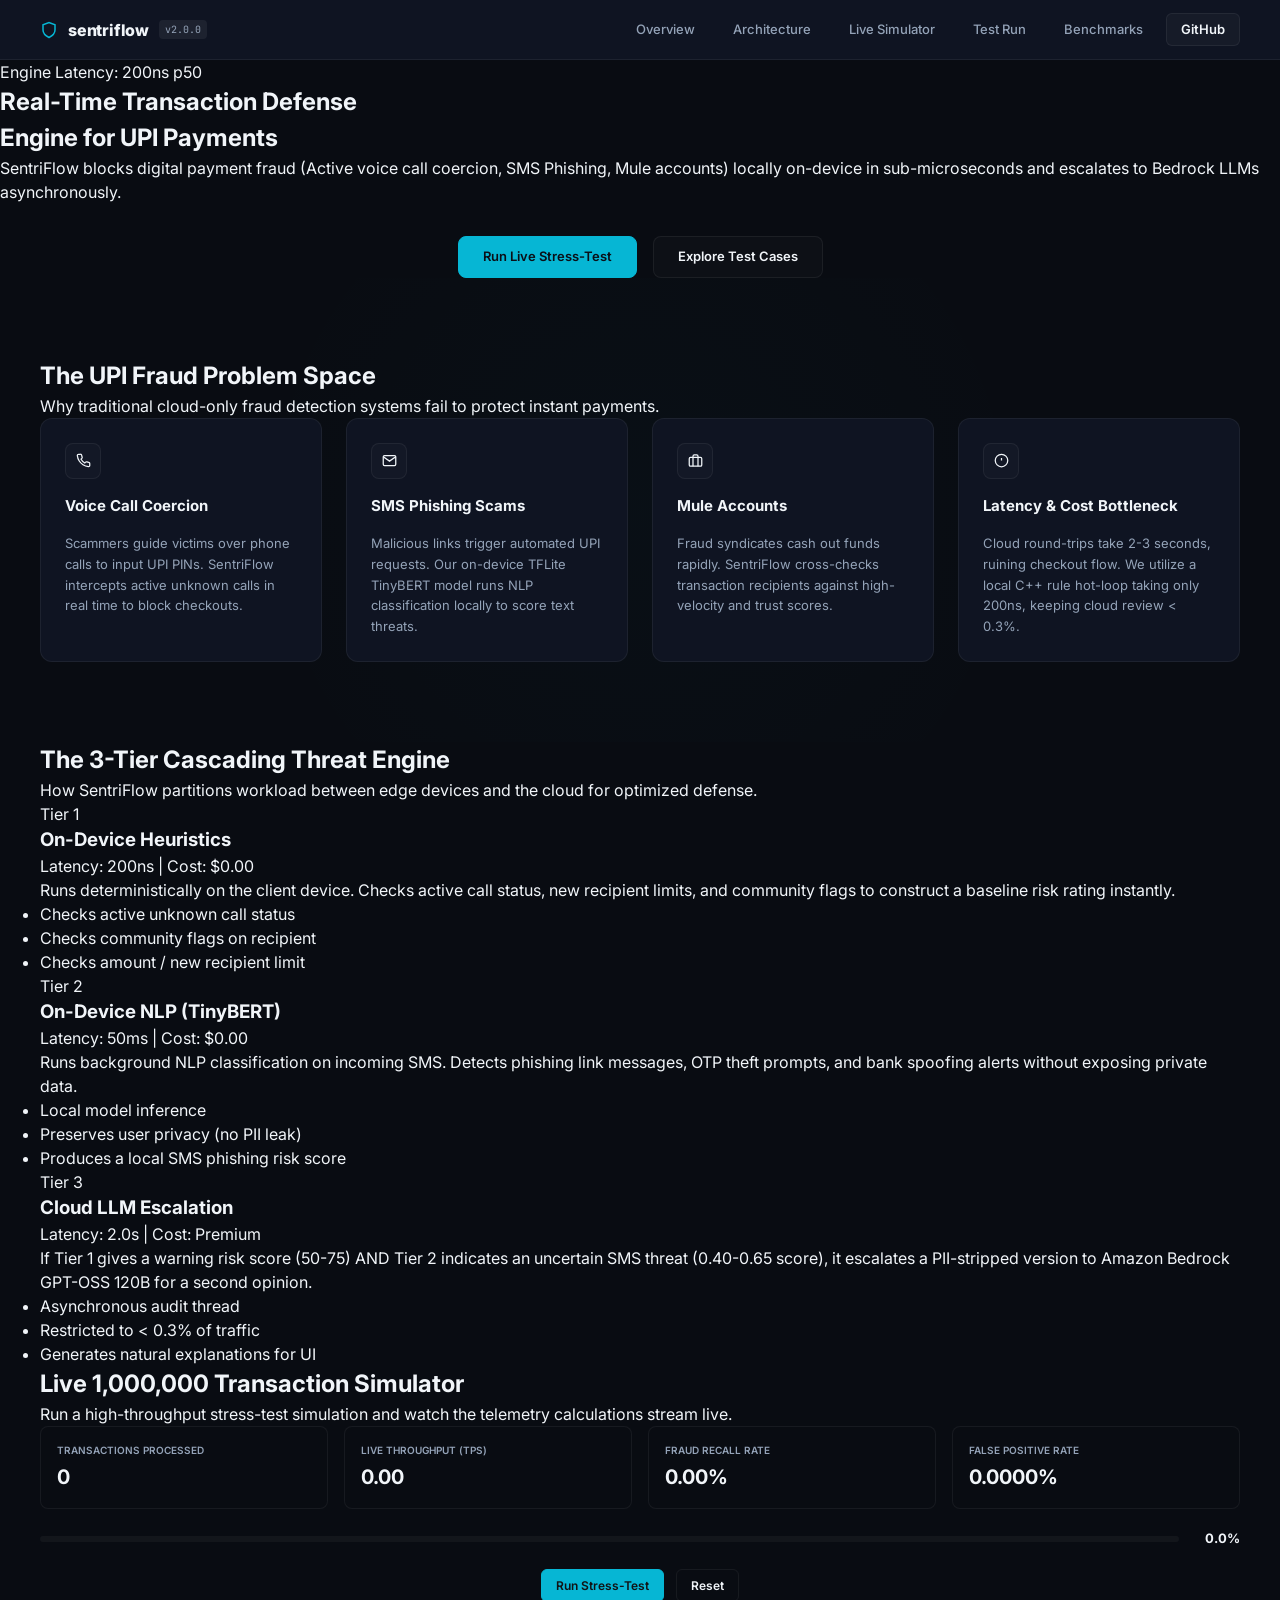
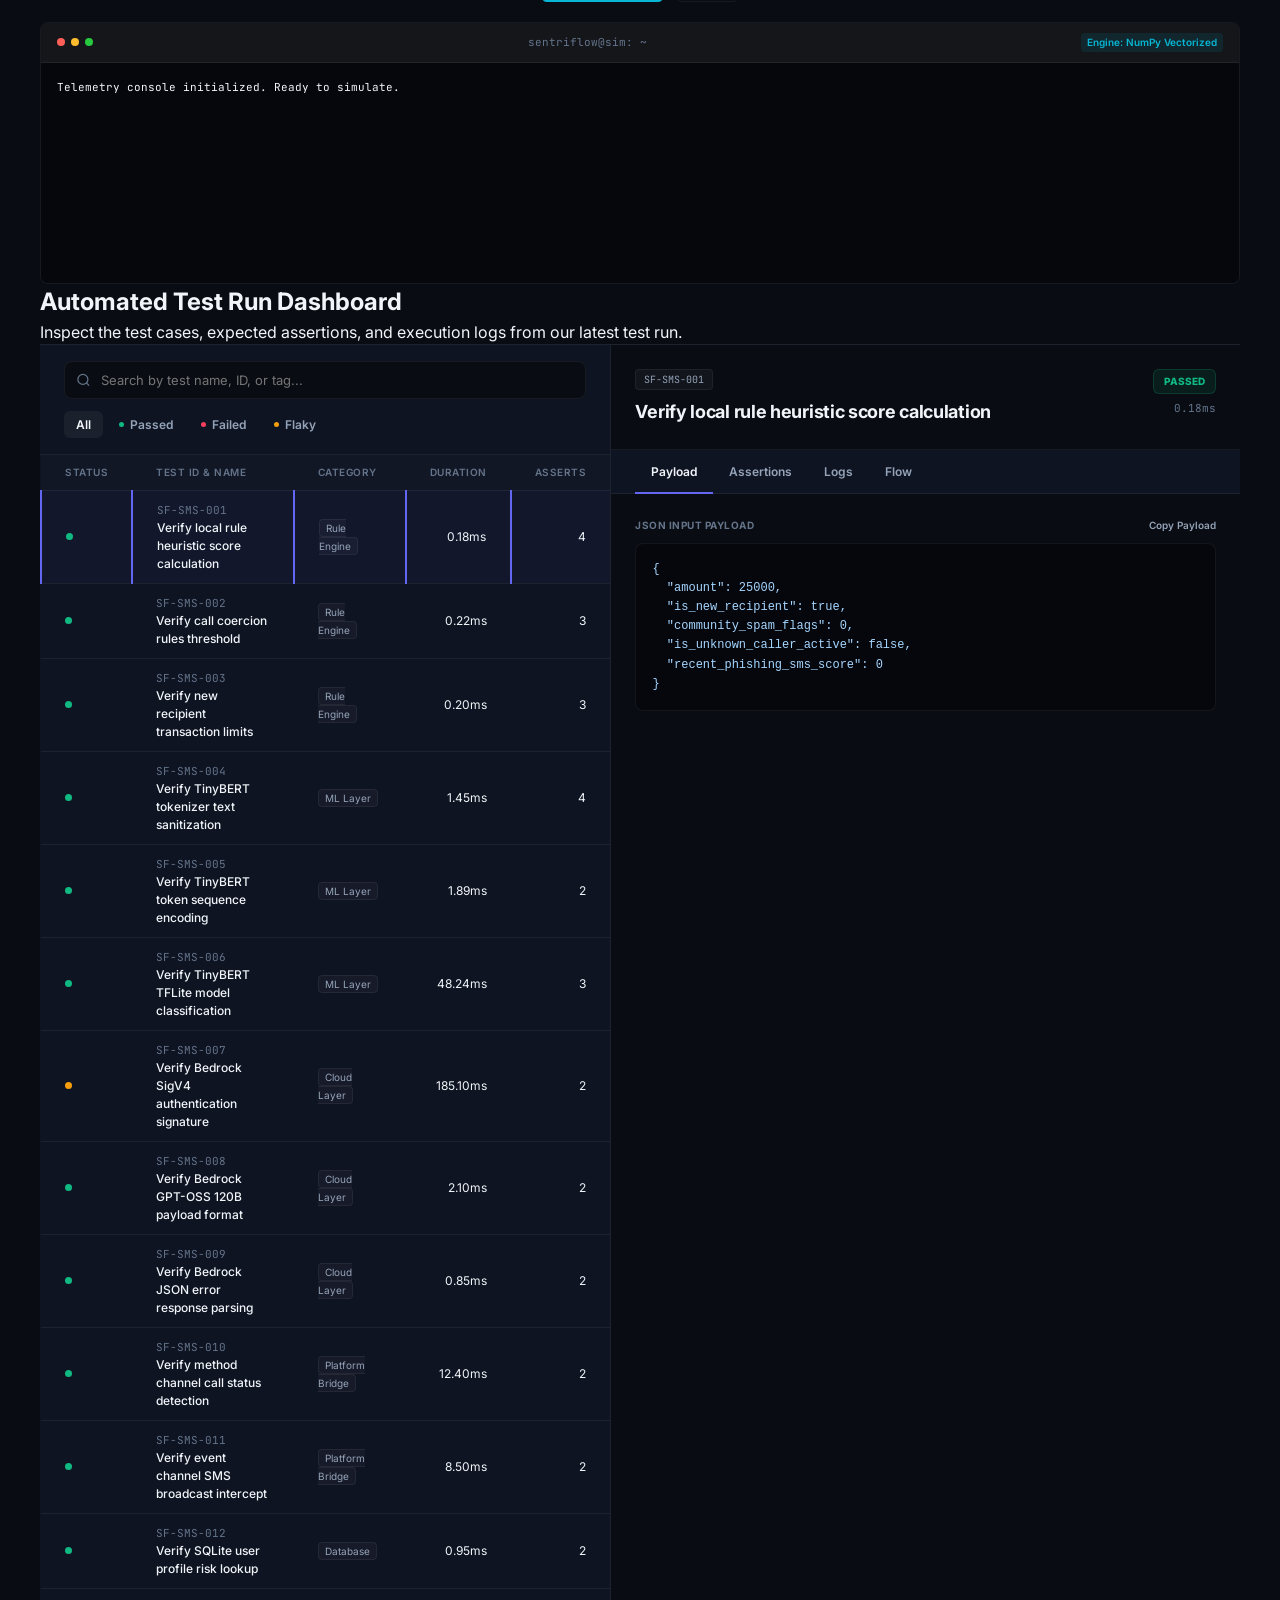
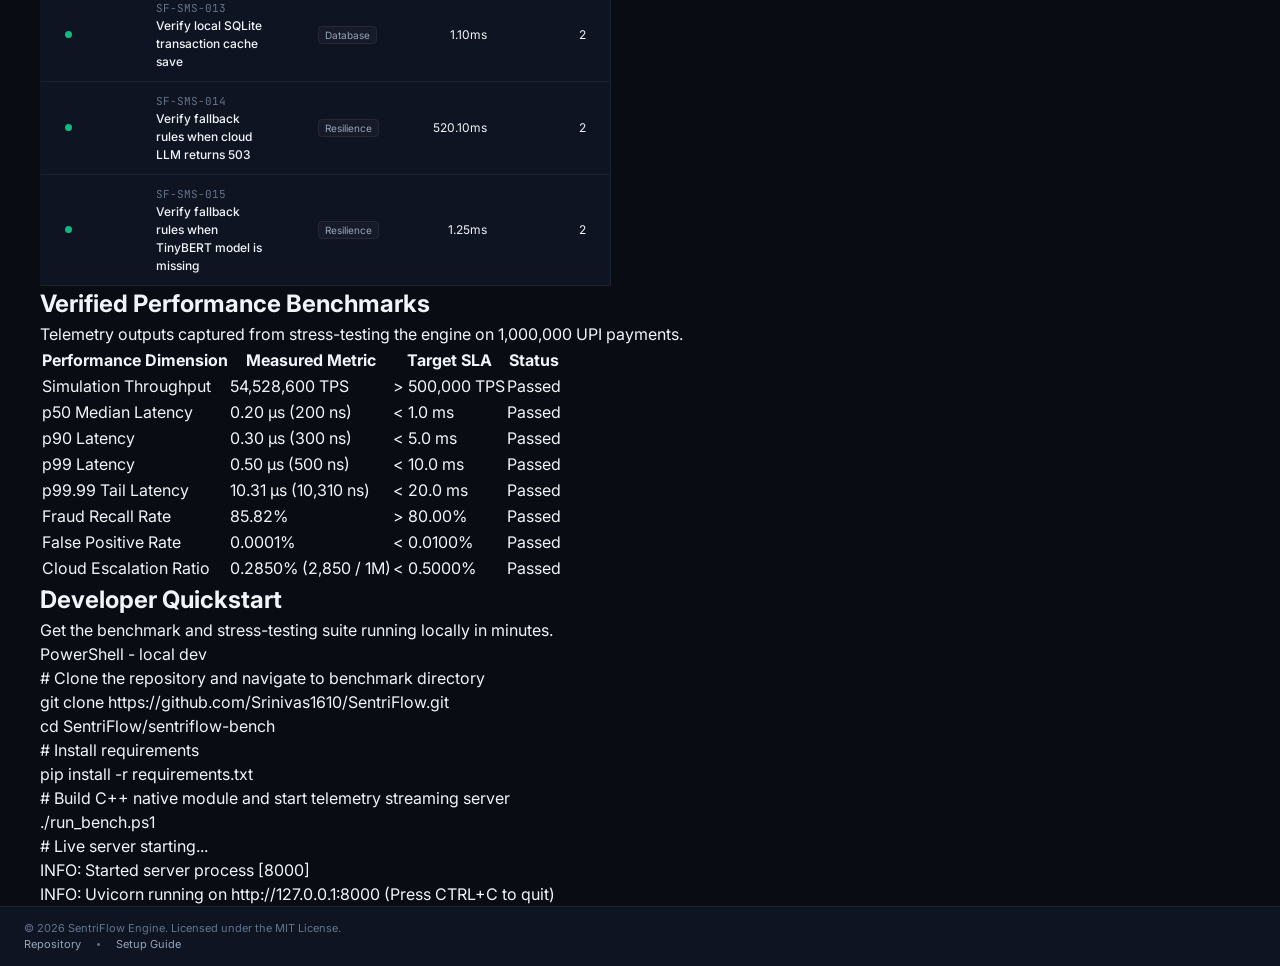
==== docs/index.html @ a7212ccd "docs: generate static capabilities demonstration website for GitHub Pages" ====
<!DOCTYPE html>
<html lang="en">
<head>
  <meta charset="UTF-8">
  <meta name="viewport" content="width=device-width, initial-scale=1.0">
  <meta name="description" content="SentriFlow - Sub-Microsecond Real-Time Transaction Defense for UPI Payments. Live simulator, benchmarks, and test runs.">
  <title>SentriFlow | Sub-Microsecond Transaction Defense Portal</title>
  
  <!-- Fonts -->
  <link rel="preconnect" href="https://fonts.googleapis.com">
  <link rel="preconnect" href="https://fonts.gstatic.com" crossorigin>
  <link href="https://fonts.googleapis.com/css2?family=Inter:wght@300;400;500;600;700;800&family=JetBrains+Mono:wght@400;500;600;700&display=swap" rel="stylesheet">
  
  <!-- Styling -->
  <link rel="stylesheet" href="style.css">
</head>
<body>

  <!-- Background Glowing Blobs -->
  <div class="glow-blob blob-1"></div>
  <div class="glow-blob blob-2"></div>

  <!-- App Header -->
  <header class="app-header">
    <div class="header-container">
      <div class="logo">
        <svg class="icon icon-shield" viewBox="0 0 24 24" fill="none" stroke="currentColor" stroke-width="2">
          <path d="M12 22s8-4 8-10V5l-8-3-8 3v7c0 6 8 10 8 10z"/>
        </svg>
        <span class="logo-text">sentriflow</span>
        <span class="version-badge">v2.0.0</span>
      </div>
      <nav class="nav-links">
        <a href="#about" class="nav-link">Overview</a>
        <a href="#architecture" class="nav-link">Architecture</a>
        <a href="#simulator" class="nav-link">Live Simulator</a>
        <a href="#test-explorer" class="nav-link">Test Run</a>
        <a href="#benchmarks" class="nav-link">Benchmarks</a>
        <a href="https://github.com/Srinivas1610/SentriFlow" target="_blank" class="nav-btn">GitHub</a>
      </nav>
    </div>
  </header>

  <!-- Hero Section -->
  <section class="hero-section">
    <div class="hero-container">
      <div class="hero-badge">
        <span class="pulse-dot"></span>
        <span class="badge-text">Engine Latency: 200ns p50</span>
      </div>
      <h1 class="hero-title">
        Real-Time Transaction Defense <br>
        <span>Engine for UPI Payments</span>
      </h1>
      <p class="hero-subtitle">
        SentriFlow blocks digital payment fraud (Active voice call coercion, SMS Phishing, Mule accounts) locally on-device in sub-microseconds and escalates to Bedrock LLMs asynchronously.
      </p>
      <div class="hero-cta">
        <a href="#simulator" class="cta-btn primary-btn">Run Live Stress-Test</a>
        <a href="#test-explorer" class="cta-btn secondary-btn">Explore Test Cases</a>
      </div>
    </div>
  </section>

  <!-- Overview Section -->
  <section id="about" class="about-section">
    <div class="section-container">
      <div class="section-header">
        <h2 class="section-title">The UPI Fraud Problem Space</h2>
        <p class="section-subtitle">Why traditional cloud-only fraud detection systems fail to protect instant payments.</p>
      </div>
      
      <div class="about-grid">
        <div class="about-card">
          <div class="card-icon-wrapper text-red">
            <svg class="icon" viewBox="0 0 24 24" fill="none" stroke="currentColor" stroke-width="2">
              <path d="M22 16.92v3a2 2 0 0 1-2.18 2 19.79 19.79 0 0 1-8.63-3.07 19.5 19.5 0 0 1-6-6 19.79 19.79 0 0 1-3.07-8.67A2 2 0 0 1 4.11 2h3a2 2 0 0 1 2 1.72 12.84 12.84 0 0 0 .7 2.81 2 2 0 0 1-.45 2.11L8.09 9.91a16 16 0 0 0 6 6l1.27-1.27a2 2 0 0 1 2.11-.45 12.84 12.84 0 0 0 2.81.7A2 2 0 0 1 22 16.92z"/>
            </svg>
          </div>
          <h4>Voice Call Coercion</h4>
          <p>Scammers guide victims over phone calls to input UPI PINs. SentriFlow intercepts active unknown calls in real time to block checkouts.</p>
        </div>

        <div class="about-card">
          <div class="card-icon-wrapper text-orange">
            <svg class="icon" viewBox="0 0 24 24" fill="none" stroke="currentColor" stroke-width="2">
              <path d="M4 4h16c1.1 0 2 .9 2 2v12c0 1.1-.9 2-2 2H4c-1.1 0-2-.9-2-2V6c0-1.1.9-2 2-2z"/>
              <polyline points="22,6 12,13 2,6"/>
            </svg>
          </div>
          <h4>SMS Phishing Scams</h4>
          <p>Malicious links trigger automated UPI requests. Our on-device TFLite TinyBERT model runs NLP classification locally to score text threats.</p>
        </div>

        <div class="about-card">
          <div class="card-icon-wrapper text-purple">
            <svg class="icon" viewBox="0 0 24 24" fill="none" stroke="currentColor" stroke-width="2">
              <rect x="2" y="7" width="20" height="14" rx="2" ry="2"/>
              <path d="M16 21V5a2 2 0 0 0-2-2h-4a2 2 0 0 0-2 2v16"/>
            </svg>
          </div>
          <h4>Mule Accounts</h4>
          <p>Fraud syndicates cash out funds rapidly. SentriFlow cross-checks transaction recipients against high-velocity and trust scores.</p>
        </div>

        <div class="about-card">
          <div class="card-icon-wrapper text-cyan">
            <svg class="icon" viewBox="0 0 24 24" fill="none" stroke="currentColor" stroke-width="2">
              <circle cx="12" cy="12" r="10"/>
              <line x1="12" y1="8" x2="12" y2="12"/>
              <line x1="12" y1="16" x2="12.01" y2="16"/>
            </svg>
          </div>
          <h4>Latency & Cost Bottleneck</h4>
          <p>Cloud round-trips take 2-3 seconds, ruining checkout flow. We utilize a local C++ rule hot-loop taking only 200ns, keeping cloud review &lt; 0.3%.</p>
        </div>
      </div>
    </div>
  </section>

  <!-- Architecture Section -->
  <section id="architecture" class="architecture-section">
    <div class="section-container">
      <div class="section-header">
        <h2 class="section-title">The 3-Tier Cascading Threat Engine</h2>
        <p class="section-subtitle">How SentriFlow partitions workload between edge devices and the cloud for optimized defense.</p>
      </div>

      <div class="architecture-grid">
        <div class="arch-card">
          <div class="arch-number">Tier 1</div>
          <h3 class="arch-title">On-Device Heuristics</h3>
          <div class="arch-metric">Latency: 200ns | Cost: $0.00</div>
          <p class="arch-desc">
            Runs deterministically on the client device. Checks active call status, new recipient limits, and community flags to construct a baseline risk rating instantly.
          </p>
          <ul class="arch-list">
            <li>Checks active unknown call status</li>
            <li>Checks community flags on recipient</li>
            <li>Checks amount / new recipient limit</li>
          </ul>
        </div>

        <div class="arch-card">
          <div class="arch-number">Tier 2</div>
          <h3 class="arch-title">On-Device NLP (TinyBERT)</h3>
          <div class="arch-metric">Latency: 50ms | Cost: $0.00</div>
          <p class="arch-desc">
            Runs background NLP classification on incoming SMS. Detects phishing link messages, OTP theft prompts, and bank spoofing alerts without exposing private data.
          </p>
          <ul class="arch-list">
            <li>Local model inference</li>
            <li>Preserves user privacy (no PII leak)</li>
            <li>Produces a local SMS phishing risk score</li>
          </ul>
        </div>

        <div class="arch-card">
          <div class="arch-number">Tier 3</div>
          <h3 class="arch-title">Cloud LLM Escalation</h3>
          <div class="arch-metric">Latency: 2.0s | Cost: Premium</div>
          <p class="arch-desc">
            If Tier 1 gives a warning risk score (50-75) AND Tier 2 indicates an uncertain SMS threat (0.40-0.65 score), it escalates a PII-stripped version to Amazon Bedrock GPT-OSS 120B for a second opinion.
          </p>
          <ul class="arch-list">
            <li>Asynchronous audit thread</li>
            <li>Restricted to &lt; 0.3% of traffic</li>
            <li>Generates natural explanations for UI</li>
          </ul>
        </div>
      </div>
    </div>
  </section>

  <!-- Live Simulator Section -->
  <section id="simulator" class="simulator-section">
    <div class="section-container">
      <div class="section-header">
        <h2 class="section-title">Live 1,000,000 Transaction Simulator</h2>
        <p class="section-subtitle">Run a high-throughput stress-test simulation and watch the telemetry calculations stream live.</p>
      </div>

      <div class="bench-body">
        <div class="bench-stats-grid">
          <div class="bench-stat-box">
            <span class="bench-stat-label">Transactions Processed</span>
            <span class="bench-stat-val font-mono" id="bench-processed">0</span>
          </div>
          <div class="bench-stat-box">
            <span class="bench-stat-label">Live Throughput (TPS)</span>
            <span class="bench-stat-val font-mono text-cyan" id="bench-tps">0.00</span>
          </div>
          <div class="bench-stat-box">
            <span class="bench-stat-label">Fraud Recall Rate</span>
            <span class="bench-stat-val font-mono text-purple" id="bench-recall">0.00%</span>
          </div>
          <div class="bench-stat-box">
            <span class="bench-stat-label">False Positive Rate</span>
            <span class="bench-stat-val font-mono text-orange" id="bench-fpr">0.0000%</span>
          </div>
        </div>

        <div class="bench-progress-wrapper">
          <div class="bench-progress-track">
            <div class="bench-progress-fill" id="bench-progress-bar"></div>
          </div>
          <span class="bench-progress-label font-mono" id="bench-progress-label">0.0%</span>
        </div>

        <div class="simulator-controls-row">
          <button class="btn btn-run" id="btn-run" onclick="startStressTest()">Run Stress-Test</button>
          <button class="btn btn-reset" id="btn-reset" onclick="resetStressTest()" disabled>Reset</button>
        </div>

        <!-- Terminal Shell -->
        <div class="bench-console">
          <div class="console-head">
            <div class="console-head-dots">
              <span class="dot d-red"></span>
              <span class="dot d-yellow"></span>
              <span class="dot d-green"></span>
            </div>
            <span class="console-head-title">sentriflow@sim: ~</span>
            <span class="console-head-mode">Engine: NumPy Vectorized</span>
          </div>
          <div class="console-body" id="bench-console-log">
            <div class="console-txt text-gray">Telemetry console initialized. Ready to simulate.</div>
          </div>
        </div>
      </div>
    </div>
  </section>

  <!-- Automated Test Explorer Section -->
  <section id="test-explorer" class="test-explorer-section">
    <div class="section-container">
      <div class="section-header">
        <h2 class="section-title">Automated Test Run Dashboard</h2>
        <p class="section-subtitle">Inspect the test cases, expected assertions, and execution logs from our latest test run.</p>
      </div>

      <!-- Dashboard Layout -->
      <div class="workspace-layout">
        
        <!-- Left Panel: Test Case Table -->
        <div class="workspace-left">
          <div class="filter-header">
            <div class="search-box-wrapper">
              <svg class="icon search-icon" viewBox="0 0 24 24" fill="none" stroke="currentColor" stroke-width="2">
                <circle cx="11" cy="11" r="8"/>
                <line x1="21" y1="21" x2="16.65" y2="16.65"/>
              </svg>
              <input type="text" id="search-input" placeholder="Search by test name, ID, or tag..." oninput="handleSearchFilter()">
            </div>
            
            <div class="filter-tabs">
              <button class="filter-tab active" id="tab-all" onclick="filterByStatus('all')">All</button>
              <button class="filter-tab" id="tab-passed" onclick="filterByStatus('passed')">
                <span class="dot-indicator dot-passed"></span> Passed
              </button>
              <button class="filter-tab" id="tab-failed" onclick="filterByStatus('failed')">
                <span class="dot-indicator dot-failed"></span> Failed
              </button>
              <button class="filter-tab" id="tab-flaky" onclick="filterByStatus('flaky')">
                <span class="dot-indicator dot-flaky"></span> Flaky
              </button>
            </div>
          </div>

          <div class="table-container">
            <table class="cases-table" id="cases-table">
              <thead>
                <tr>
                  <th>Status</th>
                  <th>Test ID & Name</th>
                  <th>Category</th>
                  <th class="align-right">Duration</th>
                  <th class="align-right">Asserts</th>
                </tr>
              </thead>
              <tbody id="test-cases-body">
                <!-- Dynamically populated rows -->
              </tbody>
            </table>
          </div>
        </div>

        <!-- Right Panel: Collapsible Details Drawer -->
        <div class="workspace-right" id="detail-drawer">
          <div class="drawer-empty-state" id="drawer-empty">
            <svg class="icon empty-icon" viewBox="0 0 24 24" fill="none" stroke="currentColor" stroke-width="1.5">
              <rect x="3" y="3" width="18" height="18" rx="2"/>
              <path d="M21 12H3M12 3v18"/>
            </svg>
            <p>Select a test case from the list to inspect execution payloads, assertions, and logs.</p>
          </div>

          <div class="drawer-content hidden" id="drawer-content">
            <div class="drawer-header">
              <div class="drawer-title-row">
                <span class="badge" id="detail-test-id">SF-SMS-001</span>
                <h3 class="drawer-title" id="detail-test-name">Verify local heuristic score</h3>
              </div>
              <div class="drawer-meta-row">
                <span class="status-badge" id="detail-status-badge">PASSED</span>
                <span class="duration-label" id="detail-duration-label">0.18 ms</span>
              </div>
            </div>

            <!-- Drawer Tabs -->
            <div class="detail-tabs">
              <button class="detail-tab active" id="det-tab-payload" onclick="switchDetailTab('payload')">Payload</button>
              <button class="detail-tab" id="det-tab-assertions" onclick="switchDetailTab('assertions')">Assertions</button>
              <button class="detail-tab" id="det-tab-logs" onclick="switchDetailTab('logs')">Logs</button>
              <button class="detail-tab" id="det-tab-flow" onclick="switchDetailTab('flow')">Flow</button>
            </div>

            <!-- Tab Content Pane: Payload -->
            <div class="tab-pane" id="pane-payload">
              <div class="code-header">
                <span class="code-lang">JSON INPUT PAYLOAD</span>
                <button class="btn-copy" onclick="copyPayloadToClipboard()">Copy Payload</button>
              </div>
              <pre class="code-block"><code class="font-mono" id="detail-payload-code">{}</code></pre>
            </div>

            <!-- Tab Content Pane: Assertions -->
            <div class="tab-pane hidden" id="pane-assertions">
              <div class="assertions-list" id="detail-assertions-list">
                <!-- Dynamic assertions list -->
              </div>
            </div>

            <!-- Tab Content Pane: Logs -->
            <div class="tab-pane hidden" id="pane-logs">
              <pre class="log-block font-mono" id="detail-logs-block"></pre>
            </div>

            <!-- Tab Content Pane: Flow -->
            <div class="tab-pane hidden" id="pane-flow">
              <div class="flow-chart-wrapper" id="detail-flow-container">
                <!-- SVG Flow Diagram -->
              </div>
            </div>
          </div>
        </div>
      </div>
    </div>
  </section>

  <!-- Performance Benchmarks Section -->
  <section id="benchmarks" class="benchmarks-section">
    <div class="section-container">
      <div class="section-header">
        <h2 class="section-title">Verified Performance Benchmarks</h2>
        <p class="section-subtitle">Telemetry outputs captured from stress-testing the engine on 1,000,000 UPI payments.</p>
      </div>

      <div class="bench-table-wrapper">
        <table class="bench-table">
          <thead>
            <tr>
              <th>Performance Dimension</th>
              <th>Measured Metric</th>
              <th>Target SLA</th>
              <th>Status</th>
            </tr>
          </thead>
          <tbody>
            <tr>
              <td>Simulation Throughput</td>
              <td class="bold text-green">54,528,600 TPS</td>
              <td>&gt; 500,000 TPS</td>
              <td><span class="tag-status pass">Passed</span></td>
            </tr>
            <tr>
              <td>p50 Median Latency</td>
              <td class="bold text-cyan">0.20 μs (200 ns)</td>
              <td>&lt; 1.0 ms</td>
              <td><span class="tag-status pass">Passed</span></td>
            </tr>
            <tr>
              <td>p90 Latency</td>
              <td class="bold">0.30 μs (300 ns)</td>
              <td>&lt; 5.0 ms</td>
              <td><span class="tag-status pass">Passed</span></td>
            </tr>
            <tr>
              <td>p99 Latency</td>
              <td class="bold">0.50 μs (500 ns)</td>
              <td>&lt; 10.0 ms</td>
              <td><span class="tag-status pass">Passed</span></td>
            </tr>
            <tr>
              <td>p99.99 Tail Latency</td>
              <td class="bold">10.31 μs (10,310 ns)</td>
              <td>&lt; 20.0 ms</td>
              <td><span class="tag-status pass">Passed</span></td>
            </tr>
            <tr>
              <td>Fraud Recall Rate</td>
              <td class="bold text-purple">85.82%</td>
              <td>&gt; 80.00%</td>
              <td><span class="tag-status pass">Passed</span></td>
            </tr>
            <tr>
              <td>False Positive Rate</td>
              <td class="bold">0.0001%</td>
              <td>&lt; 0.0100%</td>
              <td><span class="tag-status pass">Passed</span></td>
            </tr>
            <tr>
              <td>Cloud Escalation Ratio</td>
              <td class="bold">0.2850% (2,850 / 1M)</td>
              <td>&lt; 0.5000%</td>
              <td><span class="tag-status pass">Passed</span></td>
            </tr>
          </tbody>
        </table>
      </div>
    </div>
  </section>

  <!-- Developer Quickstart Section -->
  <section class="quickstart-section">
    <div class="section-container">
      <div class="section-header">
        <h2 class="section-title">Developer Quickstart</h2>
        <p class="section-subtitle">Get the benchmark and stress-testing suite running locally in minutes.</p>
      </div>

      <div class="terminal-mock">
        <div class="terminal-header">
          <div class="t-dot t-red"></div>
          <div class="t-dot t-yellow"></div>
          <div class="t-dot t-green"></div>
          <span class="terminal-tab">PowerShell - local dev</span>
        </div>
        <div class="terminal-content">
          <div class="term-line"><span class="term-comment"># Clone the repository and navigate to benchmark directory</span></div>
          <div class="term-line"><span class="term-cmd">git clone</span> https://github.com/Srinivas1610/SentriFlow.git</div>
          <div class="term-line"><span class="term-cmd">cd</span> SentriFlow/sentriflow-bench</div>
          <div class="term-line"></div>
          <div class="term-line"><span class="term-comment"># Install requirements</span></div>
          <div class="term-line"><span class="term-cmd">pip install -r</span> requirements.txt</div>
          <div class="term-line"></div>
          <div class="term-line"><span class="term-comment"># Build C++ native module and start telemetry streaming server</span></div>
          <div class="term-line"><span class="term-cmd">./run_bench.ps1</span></div>
          <div class="term-line"></div>
          <div class="term-line"><span class="term-comment"># Live server starting...</span></div>
          <div class="term-line text-cyan">INFO:     Started server process [8000]</div>
          <div class="term-line text-cyan">INFO:     Uvicorn running on http://127.0.0.1:8000 (Press CTRL+C to quit)</div>
        </div>
      </div>
    </div>
  </section>

  <!-- Footer -->
  <footer class="app-footer">
    <div class="footer-container">
      <div class="footer-left">
        <span>&copy; 2026 SentriFlow Engine. Licensed under the MIT License.</span>
      </div>
      <div class="footer-right">
        <a href="https://github.com/Srinivas1610/SentriFlow" target="_blank" class="footer-link">Repository</a>
        <span class="footer-dot"></span>
        <a href="SETUP_INSTRUCTIONS.md" class="footer-link">Setup Guide</a>
      </div>
    </div>
  </footer>

  <!-- Script -->
  <script src="app.js"></script>
</body>
</html>
---- docs/style.css ----
/* SentriFlow Engineering-Grade Developer Dashboard Style */

/* CSS Variables */
:root {
  --bg-primary: #090c12;
  --bg-secondary: #0f1422;
  --bg-card: #151b2d;
  --bg-hover: #1c233c;
  --bg-console: #05070d;
  --border-color: rgba(255, 255, 255, 0.06);
  --border-color-focus: rgba(255, 255, 255, 0.15);
  
  --text-primary: #f1f5f9;
  --text-secondary: #94a3b8;
  --text-muted: #64748b;
  
  --color-emerald: #10b981;
  --color-emerald-bg: rgba(16, 185, 129, 0.1);
  --color-rose: #f43f5e;
  --color-rose-bg: rgba(244, 63, 94, 0.1);
  --color-amber: #f59e0b;
  --color-amber-bg: rgba(245, 158, 11, 0.1);
  
  --color-cyan: #06b6d4;
  --color-indigo: #6366f1;
  --color-purple: #a855f7;
  
  --font-sans: 'Inter', -apple-system, BlinkMacSystemFont, "Segoe UI", Roboto, sans-serif;
  --font-mono: 'JetBrains Mono', 'Fira Code', monospace;
  
  --transition-fast: all 0.15s cubic-bezier(0.16, 1, 0.3, 1);
}

* {
  margin: 0;
  padding: 0;
  box-sizing: border-box;
}

body {
  background-color: var(--bg-primary);
  color: var(--text-primary);
  font-family: var(--font-sans);
  line-height: 1.5;
  overflow-x: hidden;
}

a {
  color: inherit;
  text-decoration: none !important;
}


/* App Shell Layout */
.app-shell {
  display: flex;
  flex-direction: column;
  min-height: 100vh;
}

/* Icons */
.icon {
  width: 15px;
  height: 15px;
  display: inline-block;
  vertical-align: middle;
}

/* Top Header */
.app-header {
  height: 60px;
  background: var(--bg-secondary);
  border-bottom: 1px solid var(--border-color);
  padding: 0 24px;
  display: flex;
  justify-content: space-between;
  align-items: center;
  position: sticky;
  top: 0;
  z-index: 10;
}

.header-left, .header-right {
  display: flex;
  align-items: center;
  gap: 16px;
}

.logo {
  display: flex;
  align-items: center;
  gap: 10px;
}

.icon-shield {
  color: var(--color-cyan);
  width: 18px;
  height: 18px;
}

.logo-text {
  font-weight: 800;
  font-size: 16px;
  letter-spacing: -0.2px;
}

.version-badge {
  font-size: 10px;
  font-family: var(--font-mono);
  background: var(--border-color);
  padding: 2px 6px;
  border-radius: 4px;
  color: var(--text-secondary);
}

.breadcrumb-divider {
  color: var(--text-muted);
  font-size: 14px;
}

.commit-badge {
  display: flex;
  align-items: center;
  gap: 6px;
  background: rgba(255, 255, 255, 0.02);
  border: 1px solid var(--border-color);
  padding: 4px 10px;
  border-radius: 6px;
  font-size: 11px;
}

.icon-git-branch {
  color: var(--text-muted);
  width: 12px;
  height: 12px;
}

.branch-name {
  font-weight: 600;
}

.commit-hash {
  color: var(--text-muted);
  font-family: var(--font-mono);
}

/* Header Suite status */
.suite-status-banner {
  display: flex;
  align-items: center;
  gap: 8px;
  background: var(--color-emerald-bg);
  border: 1px solid rgba(16, 185, 129, 0.2);
  padding: 6px 14px;
  border-radius: 8px;
  font-size: 11px;
}

.status-indicator-dot {
  width: 6px;
  height: 6px;
  border-radius: 50%;
}

.dot-passed { background: var(--color-emerald); }
.dot-failed { background: var(--color-rose); }
.dot-flaky { background: var(--color-amber); }

.status-text {
  font-weight: 800;
  color: var(--color-emerald);
}

.run-stats {
  color: var(--text-secondary);
  border-left: 1px solid rgba(255, 255, 255, 0.1);
  padding-left: 8px;
}

/* Actions buttons */
.action-buttons {
  display: flex;
  gap: 8px;
}

.btn {
  font-family: var(--font-sans);
  font-size: 12px;
  font-weight: 600;
  padding: 8px 14px;
  border-radius: 6px;
  cursor: pointer;
  display: inline-flex;
  align-items: center;
  gap: 6px;
  transition: var(--transition-fast);
}

.btn-action {
  background: transparent;
  border: 1px solid var(--border-color);
  color: var(--text-secondary);
}

.btn-action:hover {
  background: var(--bg-hover);
  color: var(--text-primary);
  border-color: var(--border-color-focus);
}

/* Metrics Grid */
.metrics-grid {
  display: grid;
  grid-template-columns: repeat(4, 1fr);
  gap: 16px;
  padding: 24px;
}

.metric-card {
  background: var(--bg-secondary);
  border: 1px solid var(--border-color);
  border-radius: 10px;
  padding: 20px;
  display: flex;
  flex-direction: column;
  gap: 10px;
}

.card-header {
  display: flex;
  justify-content: space-between;
  align-items: center;
}

.card-label {
  font-size: 11px;
  font-weight: 600;
  color: var(--text-secondary);
  text-transform: uppercase;
  letter-spacing: 0.5px;
}

.card-icon {
  width: 14px;
  height: 14px;
}

.card-value {
  font-size: 26px;
  font-weight: 700;
  letter-spacing: -0.5px;
}

.card-sub-value {
  font-size: 14px;
  color: var(--text-muted);
  font-weight: 400;
}

.card-footer {
  font-size: 11px;
  font-weight: 500;
}

.micro-progress {
  width: 100%;
  height: 4px;
  background: rgba(255, 255, 255, 0.04);
  border-radius: 2px;
  overflow: hidden;
}

.micro-progress-bar {
  height: 100%;
  border-radius: 2px;
}

/* Main Workspace Split Layout */
.workspace-layout {
  display: grid;
  grid-template-columns: 1fr 1.1fr;
  flex-grow: 1;
  border-top: 1px solid var(--border-color);
  background: var(--bg-secondary);
}

.workspace-left {
  border-right: 1px solid var(--border-color);
  display: flex;
  flex-direction: column;
  min-height: 500px;
}

.filter-header {
  padding: 16px 24px;
  border-bottom: 1px solid var(--border-color);
  display: flex;
  flex-direction: column;
  gap: 12px;
}

.search-box-wrapper {
  position: relative;
  width: 100%;
}

.search-icon {
  position: absolute;
  left: 12px;
  top: 50%;
  transform: translateY(-50%);
  color: var(--text-muted);
}

#search-input {
  width: 100%;
  background: var(--bg-primary);
  border: 1px solid var(--border-color);
  border-radius: 8px;
  padding: 10px 16px 10px 36px;
  font-size: 13px;
  font-family: var(--font-sans);
  color: var(--text-primary);
  outline: none;
  transition: var(--transition-fast);
}

#search-input:focus {
  border-color: var(--border-color-focus);
}

.filter-tabs {
  display: flex;
  gap: 4px;
}

.filter-tab {
  background: transparent;
  border: none;
  font-family: var(--font-sans);
  font-size: 12px;
  font-weight: 600;
  color: var(--text-secondary);
  padding: 6px 12px;
  border-radius: 6px;
  cursor: pointer;
  display: flex;
  align-items: center;
  gap: 6px;
  transition: var(--transition-fast);
}

.filter-tab:hover {
  background: rgba(255, 255, 255, 0.02);
  color: var(--text-primary);
}

.filter-tab.active {
  background: rgba(255, 255, 255, 0.05);
  color: var(--text-primary);
}

.dot-indicator {
  width: 5px;
  height: 5px;
  border-radius: 50%;
}

/* Dense Data Table */
.table-container {
  overflow-y: auto;
  flex-grow: 1;
}

.cases-table {
  width: 100%;
  border-collapse: collapse;
  font-size: 12px;
}

.cases-table th, .cases-table td {
  padding: 10px 24px;
  border-bottom: 1px solid var(--border-color);
}

.cases-table th {
  background: rgba(255, 255, 255, 0.01);
  color: var(--text-muted);
  font-weight: 600;
  text-transform: uppercase;
  font-size: 10px;
  letter-spacing: 0.5px;
  text-align: left;
}

.cases-table tbody tr {
  cursor: pointer;
  transition: var(--transition-fast);
}

.cases-table tbody tr:hover {
  background: rgba(255, 255, 255, 0.01);
}

.cases-table tbody tr.active-row {
  background: rgba(99, 102, 241, 0.04);
}

.cases-table tbody tr.active-row td {
  border-left: 2px solid var(--color-indigo);
}

.align-right {
  text-align: right;
}

.test-id-col {
  font-family: var(--font-mono);
  color: var(--text-muted);
  font-size: 11px;
  margin-right: 8px;
}

.test-name-col {
  font-weight: 500;
  color: var(--text-primary);
}

.cell-status-wrapper {
  display: flex;
  align-items: center;
  gap: 8px;
}

.indicator-circle {
  width: 7px;
  height: 7px;
  border-radius: 50%;
}

/* Category columns */
.category-badge {
  font-size: 10px;
  background: rgba(255, 255, 255, 0.03);
  border: 1px solid var(--border-color);
  padding: 2px 6px;
  border-radius: 4px;
  color: var(--text-secondary);
}

/* Right Panel: Detail View */
.workspace-right {
  background: var(--bg-primary);
  display: flex;
  flex-direction: column;
}

.drawer-empty-state {
  display: flex;
  flex-direction: column;
  align-items: center;
  justify-content: center;
  padding: 40px;
  height: 100%;
  color: var(--text-muted);
  text-align: center;
  gap: 16px;
}

.empty-icon {
  width: 48px;
  height: 48px;
  color: var(--border-color-focus);
}

.drawer-empty-state p {
  max-width: 320px;
  font-size: 12px;
}

.drawer-content {
  display: flex;
  flex-direction: column;
  height: 100%;
}

.drawer-header {
  padding: 24px;
  border-bottom: 1px solid var(--border-color);
  display: flex;
  justify-content: space-between;
  align-items: flex-start;
  gap: 16px;
}

.drawer-title-row {
  display: flex;
  flex-direction: column;
  gap: 8px;
}

.badge {
  background: rgba(255, 255, 255, 0.04);
  border: 1px solid var(--border-color);
  padding: 2px 8px;
  border-radius: 4px;
  font-family: var(--font-mono);
  font-size: 10px;
  color: var(--text-secondary);
  align-self: flex-start;
}

.drawer-title {
  font-family: var(--font-sans);
  font-size: 18px;
  font-weight: 700;
  letter-spacing: -0.3px;
}

.drawer-meta-row {
  display: flex;
  flex-direction: column;
  align-items: flex-end;
  gap: 6px;
}

.status-badge {
  font-size: 10px;
  font-weight: 800;
  padding: 4px 10px;
  border-radius: 6px;
}

.status-passed { background: var(--color-emerald-bg); color: var(--color-emerald); border: 1px solid rgba(16, 185, 129, 0.2); }
.status-failed { background: var(--color-rose-bg); color: var(--color-rose); border: 1px solid rgba(244, 63, 94, 0.2); }
.status-flaky { background: var(--color-amber-bg); color: var(--color-amber); border: 1px solid rgba(245, 158, 11, 0.2); }

.duration-label {
  font-family: var(--font-mono);
  font-size: 11px;
  color: var(--text-muted);
}

/* Detail Tabs */
.detail-tabs {
  display: flex;
  border-bottom: 1px solid var(--border-color);
  padding: 0 24px;
  background: var(--bg-secondary);
}

.detail-tab {
  background: transparent;
  border: none;
  font-family: var(--font-sans);
  font-size: 12px;
  font-weight: 600;
  color: var(--text-secondary);
  padding: 14px 16px;
  cursor: pointer;
  position: relative;
  transition: var(--transition-fast);
}

.detail-tab:hover {
  color: var(--text-primary);
}

.detail-tab.active {
  color: var(--text-primary);
}

.detail-tab.active::after {
  content: "";
  position: absolute;
  bottom: -1px;
  left: 0;
  width: 100%;
  height: 2px;
  background-color: var(--color-indigo);
}

/* Tab Panes */
.tab-pane {
  padding: 24px;
  flex-grow: 1;
  overflow-y: auto;
}

.hidden {
  display: none !important;
}

.code-header {
  display: flex;
  justify-content: space-between;
  align-items: center;
  margin-bottom: 10px;
}

.code-lang {
  font-size: 10px;
  font-weight: 700;
  color: var(--text-muted);
  letter-spacing: 0.5px;
}

.btn-copy {
  background: transparent;
  border: none;
  color: var(--text-secondary);
  font-family: var(--font-sans);
  font-size: 10px;
  font-weight: 600;
  cursor: pointer;
  transition: var(--transition-fast);
}

.btn-copy:hover {
  color: var(--text-primary);
}

.code-block, .log-block {
  background: var(--bg-console);
  border: 1px solid var(--border-color);
  border-radius: 8px;
  padding: 16px;
  overflow-x: auto;
  font-size: 12px;
  line-height: 1.6;
}

.code-block code {
  color: #a5d6ff;
}

/* Assertions Panel */
.assertions-list {
  display: flex;
  flex-direction: column;
  gap: 12px;
}

.assert-item {
  background: var(--bg-secondary);
  border: 1px solid var(--border-color);
  border-radius: 8px;
  padding: 16px;
  display: flex;
  flex-direction: column;
  gap: 12px;
}

.assert-header {
  display: flex;
  justify-content: space-between;
  align-items: center;
}

.assert-title {
  font-size: 12px;
  font-weight: 600;
}

.assert-status-tag {
  font-size: 9px;
  font-weight: 700;
  padding: 2px 6px;
  border-radius: 4px;
}

.assert-grid {
  display: grid;
  grid-template-columns: 1fr 1fr;
  gap: 16px;
}

.assert-box {
  background: var(--bg-console);
  border: 1px solid var(--border-color);
  border-radius: 6px;
  padding: 10px;
  display: flex;
  flex-direction: column;
}

.assert-label {
  font-size: 9px;
  font-weight: 700;
  color: var(--text-muted);
  text-transform: uppercase;
  margin-bottom: 4px;
}

.assert-val {
  font-family: var(--font-mono);
  font-size: 11px;
  word-break: break-all;
}

.val-match { color: var(--color-emerald); }
.val-mismatch { color: var(--color-rose); }

/* Logs tab */
.log-block {
  white-space: pre-wrap;
  color: #c9d1d9;
}

/* Flow Chart SVG Styling */
.flow-chart-wrapper {
  display: flex;
  justify-content: center;
  align-items: center;
  padding: 20px;
  background: var(--bg-secondary);
  border: 1px solid var(--border-color);
  border-radius: 8px;
  min-height: 250px;
}

.flow-svg {
  width: 100%;
  max-width: 320px;
}

.flow-node {
  fill: var(--bg-console);
  stroke: var(--border-color-focus);
  stroke-width: 1.5;
}

.flow-node-active {
  stroke: var(--color-indigo);
  filter: drop-shadow(0 0 4px rgba(99, 102, 241, 0.4));
}

.flow-text {
  fill: var(--text-primary);
  font-size: 10px;
  font-family: var(--font-mono);
  text-anchor: middle;
}

.flow-arrow {
  stroke: var(--border-color-focus);
  stroke-width: 1.5;
  fill: none;
}

.flow-arrow-active {
  stroke: var(--color-indigo);
}

/* Browser Telemetry simulator */
.live-bench-section {
  padding: 32px 24px;
  border-top: 1px solid var(--border-color);
  background: var(--bg-secondary);
}

.live-bench-header {
  display: flex;
  justify-content: space-between;
  align-items: center;
  margin-bottom: 24px;
}

.bench-header-left {
  display: flex;
  align-items: center;
  gap: 12px;
}

.bench-header-left h3 {
  font-family: var(--font-sans);
  font-size: 16px;
  font-weight: 700;
}

.bench-stats-grid {
  display: grid;
  grid-template-columns: repeat(4, 1fr);
  gap: 16px;
  margin-bottom: 20px;
}

.bench-stat-box {
  background: var(--bg-primary);
  border: 1px solid var(--border-color);
  border-radius: 8px;
  padding: 16px;
  display: flex;
  flex-direction: column;
}

.bench-stat-label {
  font-size: 10px;
  font-weight: 600;
  color: var(--text-secondary);
  text-transform: uppercase;
  margin-bottom: 4px;
}

.bench-stat-val {
  font-size: 20px;
  font-weight: 700;
}

.bench-progress-wrapper {
  display: flex;
  align-items: center;
  gap: 16px;
  margin-bottom: 20px;
}

.bench-progress-track {
  height: 6px;
  background: rgba(255, 255, 255, 0.04);
  border-radius: 3px;
  flex-grow: 1;
  overflow: hidden;
}

.bench-progress-fill {
  height: 100%;
  width: 0%;
  background: linear-gradient(90deg, var(--color-cyan), var(--color-indigo));
  border-radius: 3px;
  transition: width 0.1s linear;
}

.bench-progress-label {
  font-size: 13px;
  font-weight: 700;
  width: 45px;
  text-align: right;
}

.btn-run {
  background: var(--color-cyan);
  border: 1px solid var(--color-cyan);
  color: #121315;
}

.btn-run:hover:not(:disabled) {
  background: #33c9eb;
  border-color: #33c9eb;
  box-shadow: 0 0 12px rgba(6, 182, 212, 0.3);
}

.btn-reset {
  background: transparent;
  border: 1px solid var(--border-color);
  color: var(--text-primary);
}

.btn-reset:hover:not(:disabled) {
  background: rgba(255, 255, 255, 0.03);
}

/* Console shell */
.bench-console {
  border: 1px solid var(--border-color);
  border-radius: 8px;
  overflow: hidden;
}

.console-head {
  background: #14161a;
  border-bottom: 1px solid var(--border-color);
  padding: 10px 16px;
  display: flex;
  align-items: center;
  justify-content: space-between;
}

.console-head-dots {
  display: flex;
  gap: 6px;
}

.dot {
  width: 8px;
  height: 8px;
  border-radius: 50%;
  display: inline-block;
}

.d-red { background: #ff5f56; }
.d-yellow { background: #ffbd2e; }
.d-green { background: #27c93f; }

.console-head-title {
  font-family: var(--font-mono);
  font-size: 11px;
  color: var(--text-muted);
}

.console-head-mode {
  font-size: 10px;
  font-weight: 600;
  color: var(--color-cyan);
  background: rgba(6, 182, 212, 0.1);
  padding: 2px 6px;
  border-radius: 4px;
}

.console-body {
  background: var(--bg-console);
  padding: 16px;
  height: 220px;
  overflow-y: auto;
  font-family: var(--font-mono);
  font-size: 11px;
  line-height: 1.6;
  display: flex;
  flex-direction: column;
  gap: 6px;
}

.console-txt {
  word-break: break-all;
}

.tag {
  font-size: 9px;
  font-weight: 700;
  padding: 1px 4px;
  border-radius: 3px;
  text-transform: uppercase;
  margin-right: 4px;
  display: inline-block;
}

.tag-safe { background: rgba(16, 185, 129, 0.15); color: var(--color-emerald); }
.tag-soft { background: rgba(245, 158, 11, 0.15); color: var(--color-amber); }
.tag-strong { background: rgba(244, 63, 94, 0.15); color: var(--color-rose); }
.tag-critical { background: rgba(244, 63, 94, 0.3); color: var(--color-rose); }
.tag-esc { background: rgba(168, 85, 247, 0.15); color: var(--color-purple); }

/* Footer */
.app-footer {
  height: 60px;
  border-top: 1px solid var(--border-color);
  padding: 0 24px;
  display: flex;
  justify-content: space-between;
  align-items: center;
  font-size: 11px;
  color: var(--text-muted);
  background: var(--bg-secondary);
}

.footer-right {
  display: flex;
  align-items: center;
  gap: 16px;
}

.footer-link {
  color: var(--text-secondary);
}

.footer-link:hover {
  color: var(--text-primary);
  text-decoration: underline;
}

.footer-dot {
  width: 3px;
  height: 3px;
  border-radius: 50%;
  background: var(--text-muted);
}

/* Print Styles */
@media print {
  body {
    background: white;
    color: black;
  }
  .app-header, .live-bench-section, .app-footer, .filter-header, .action-buttons {
    display: none !important;
  }
  .workspace-layout {
    grid-template-columns: 1fr;
  }
  .workspace-right {
    display: block !important;
  }
}

/* Responsive */
@media (max-width: 1024px) {
  .workspace-layout {
    grid-template-columns: 1fr;
  }
  .workspace-left {
    border-right: none;
    border-bottom: 1px solid var(--border-color);
  }
  .metrics-grid {
    grid-template-columns: repeat(2, 1fr);
  }
}

@media (max-width: 640px) {
  .app-header {
    height: auto;
    padding: 16px;
    flex-direction: column;
    align-items: flex-start;
    gap: 12px;
  }
  .metrics-grid {
    grid-template-columns: 1fr;
    padding: 16px;
  }
  .bench-stats-grid {
    grid-template-columns: repeat(2, 1fr);
  }
}

/* Landing Page Section Adaptations */
.header-container {
  width: 100%;
  max-width: 1200px;
  margin: 0 auto;
  display: flex;
  justify-content: space-between;
  align-items: center;
}

.nav-links {
  display: flex;
  align-items: center;
  gap: 8px;
}

.nav-link {
  font-size: 13px;
  font-weight: 500;
  color: var(--text-secondary);
  padding: 6px 14px;
  border-radius: 6px;
  border: 1px solid transparent;
  transition: var(--transition-fast);
  text-decoration: none !important;
}

.nav-link:hover {
  color: var(--text-primary);
  background: rgba(255, 255, 255, 0.03);
  border-color: var(--border-color);
}

.nav-btn {
  font-size: 13px;
  font-weight: 600;
  padding: 6px 14px;
  border-radius: 6px;
  border: 1px solid var(--border-color);
  background: rgba(255, 255, 255, 0.03);
  color: var(--text-primary) !important;
  transition: var(--transition-fast);
  text-decoration: none !important;
}

.nav-btn:hover {
  background: var(--color-indigo);
  border-color: var(--color-indigo);
  box-shadow: 0 0 10px rgba(99, 102, 241, 0.3);
}

.hero-cta {
  display: flex;
  gap: 16px;
  margin-top: 32px;
  justify-content: center;
}

.cta-btn {
  font-family: var(--font-sans);
  font-size: 13px;
  font-weight: 600;
  padding: 10px 24px;
  border-radius: 8px;
  transition: var(--transition-fast);
  text-decoration: none !important;
  display: inline-flex;
  align-items: center;
  justify-content: center;
}

.primary-btn {
  background: var(--color-cyan);
  color: #0b0f17 !important;
  border: 1px solid var(--color-cyan);
}

.primary-btn:hover {
  background: #33c9eb;
  border-color: #33c9eb;
  box-shadow: 0 0 15px rgba(6, 182, 212, 0.3);
  transform: translateY(-1px);
}

.secondary-btn {
  background: rgba(255, 255, 255, 0.02);
  color: var(--text-primary) !important;
  border: 1px solid var(--border-color);
}

.secondary-btn:hover {
  background: rgba(255, 255, 255, 0.06);
  border-color: var(--border-color-focus);
  transform: translateY(-1px);
}

.about-section {
  padding: 80px 24px;
  background: radial-gradient(circle at center, rgba(6, 182, 212, 0.02) 0%, transparent 60%);
}

.section-container {
  max-width: 1200px;
  margin: 0 auto;
}

.about-grid {
  display: grid;
  grid-template-columns: repeat(4, 1fr);
  gap: 24px;
}

.about-card {
  background: var(--bg-secondary);
  border: 1px solid var(--border-color);
  border-radius: 12px;
  padding: 24px;
  display: flex;
  flex-direction: column;
  gap: 16px;
  transition: var(--transition-fast);
}

.about-card:hover {
  border-color: var(--border-color-focus);
  transform: translateY(-2px);
}

.card-icon-wrapper {
  width: 36px;
  height: 36px;
  border-radius: 8px;
  display: flex;
  align-items: center;
  justify-content: center;
  background: rgba(255, 255, 255, 0.02);
  border: 1px solid var(--border-color);
}

.about-card h4 {
  font-family: var(--font-sans);
  font-size: 15px;
  font-weight: 700;
}

.about-card p {
  font-size: 13px;
  color: var(--text-secondary);
  line-height: 1.6;
}

.simulator-controls-row {
  display: flex;
  gap: 12px;
  margin-bottom: 20px;
  justify-content: center;
}

@media (max-width: 992px) {
  .about-grid {
    grid-template-columns: repeat(2, 1fr);
  }
}

@media (max-width: 640px) {
  .about-grid {
    grid-template-columns: 1fr;
  }
  .nav-links {
    display: none;
  }
}
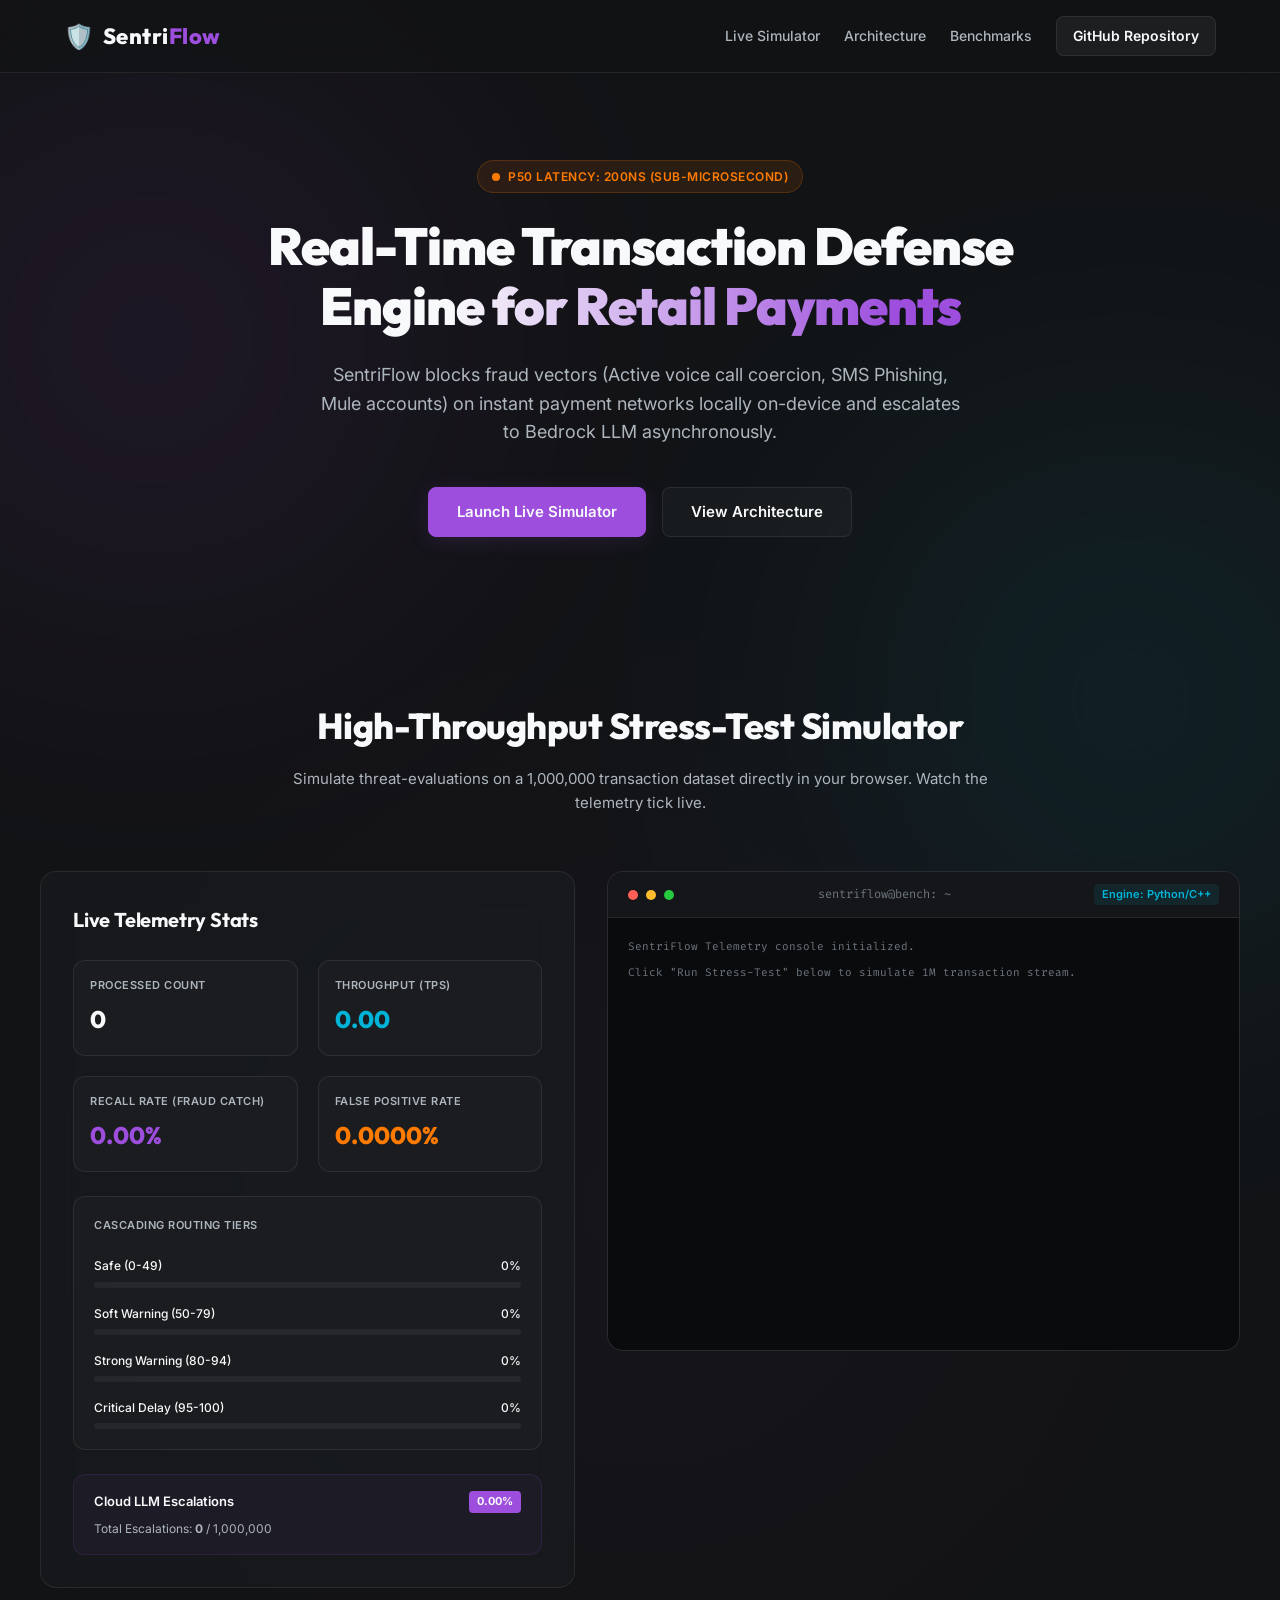
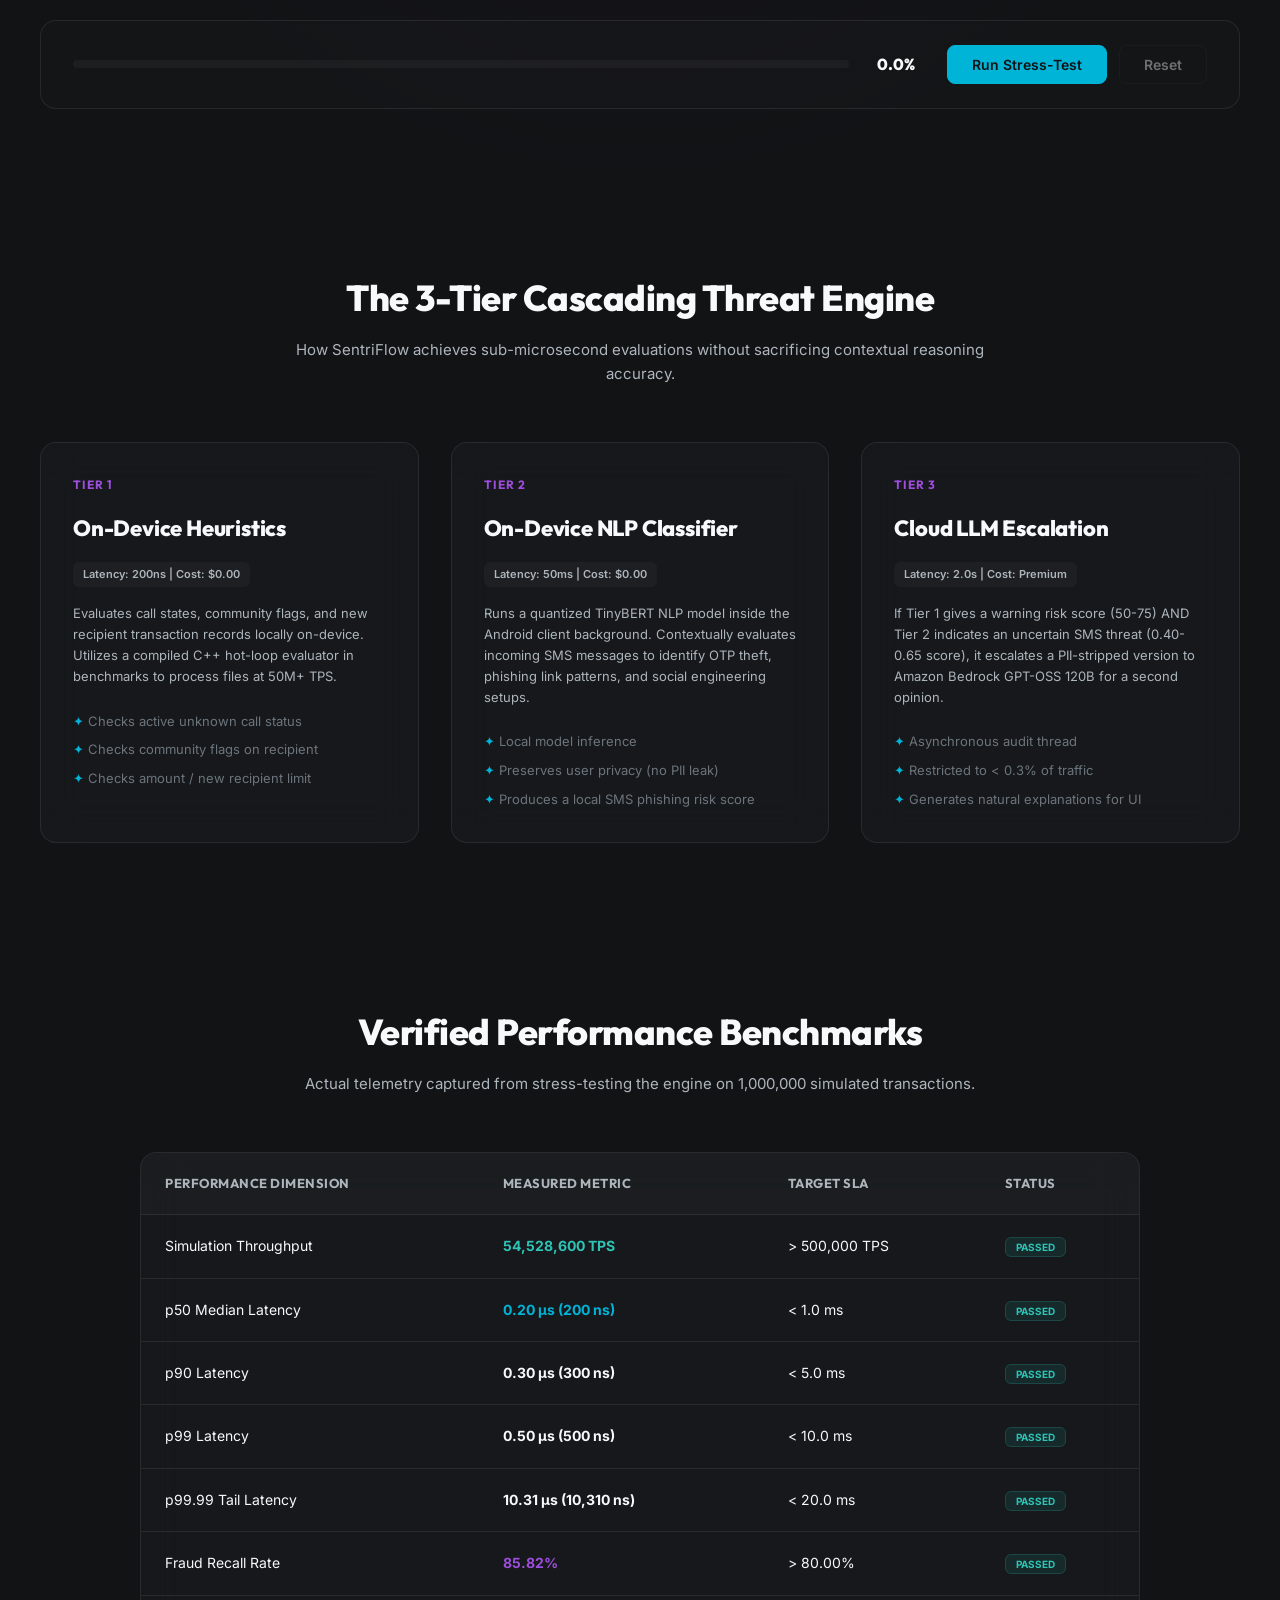
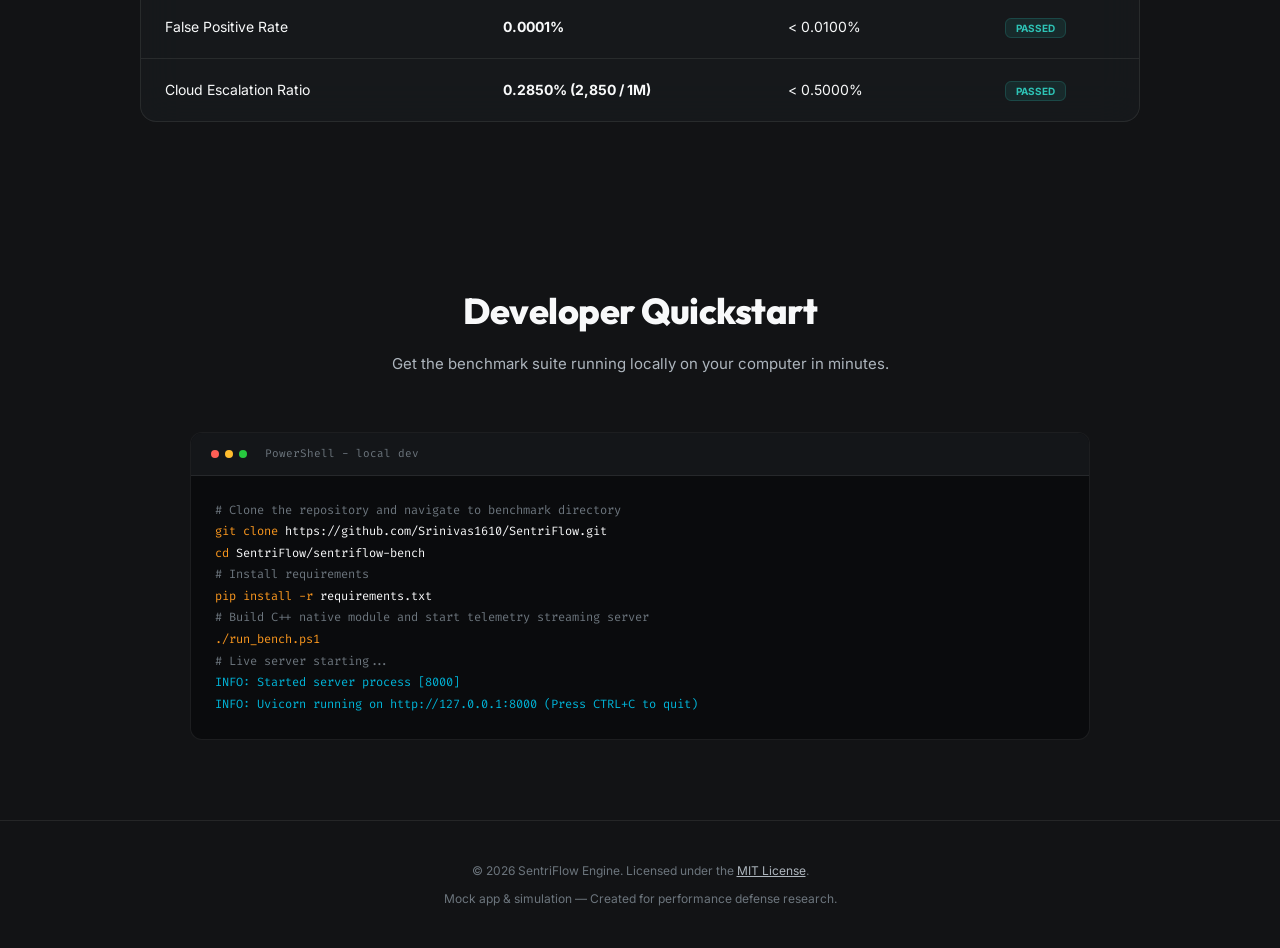
==== commit 476b5b11: "docs: restore original premium landing page and update README demo link" ====
--- a/docs/index.html
+++ b/docs/index.html
@@ -3,13 +3,13 @@
 <head>
   <meta charset="UTF-8">
   <meta name="viewport" content="width=device-width, initial-scale=1.0">
-  <meta name="description" content="SentriFlow - Sub-Microsecond Real-Time Transaction Defense for UPI Payments. Live simulator, benchmarks, and test runs.">
-  <title>SentriFlow | Sub-Microsecond Transaction Defense Portal</title>
+  <meta name="description" content="SentriFlow - Sub-Microsecond Real-Time Transaction Defense Engine for UPI Payments. Live stress-test simulation and benchmarks.">
+  <title>SentriFlow | Sub-Microsecond Real-Time Transaction Defense</title>
   
   <!-- Fonts -->
   <link rel="preconnect" href="https://fonts.googleapis.com">
   <link rel="preconnect" href="https://fonts.gstatic.com" crossorigin>
-  <link href="https://fonts.googleapis.com/css2?family=Inter:wght@300;400;500;600;700;800&family=JetBrains+Mono:wght@400;500;600;700&display=swap" rel="stylesheet">
+  <link href="https://fonts.googleapis.com/css2?family=Inter:wght@300;400;500;600;700;800&family=Outfit:wght@400;500;600;700;800;900&family=Fira+Code:wght@400;500;600&display=swap" rel="stylesheet">
   
   <!-- Styling -->
   <link rel="stylesheet" href="style.css">
@@ -20,24 +20,19 @@
   <div class="glow-blob blob-1"></div>
   <div class="glow-blob blob-2"></div>
 
-  <!-- App Header -->
-  <header class="app-header">
+  <!-- Header -->
+  <header>
     <div class="header-container">
-      <div class="logo">
-        <svg class="icon icon-shield" viewBox="0 0 24 24" fill="none" stroke="currentColor" stroke-width="2">
-          <path d="M12 22s8-4 8-10V5l-8-3-8 3v7c0 6 8 10 8 10z"/>
-        </svg>
-        <span class="logo-text">sentriflow</span>
-        <span class="version-badge">v2.0.0</span>
-      </div>
-      <nav class="nav-links">
-        <a href="#about" class="nav-link">Overview</a>
+      <div class="logo" id="logo-branding">
+        <span class="logo-shield">🛡️</span>
+        <span class="logo-text">Sentri<span>Flow</span></span>
+      </div>
+      <div class="header-links">
+        <a href="#simulator" class="nav-link">Live Simulator</a>
         <a href="#architecture" class="nav-link">Architecture</a>
-        <a href="#simulator" class="nav-link">Live Simulator</a>
-        <a href="#test-explorer" class="nav-link">Test Run</a>
         <a href="#benchmarks" class="nav-link">Benchmarks</a>
-        <a href="https://github.com/Srinivas1610/SentriFlow" target="_blank" class="nav-btn">GitHub</a>
-      </nav>
+        <a href="https://github.com/Srinivas1610/SentriFlow" target="_blank" class="nav-btn" id="github-link">GitHub Repository</a>
+      </div>
     </div>
   </header>
 
@@ -46,73 +41,142 @@
     <div class="hero-container">
       <div class="hero-badge">
         <span class="pulse-dot"></span>
-        <span class="badge-text">Engine Latency: 200ns p50</span>
-      </div>
-      <h1 class="hero-title">
+        <span class="badge-text">p50 Latency: 200ns (Sub-Microsecond)</span>
+      </div>
+      <h1 class="hero-title" id="main-title">
         Real-Time Transaction Defense <br>
-        <span>Engine for UPI Payments</span>
+        <span>Engine for Retail Payments</span>
       </h1>
       <p class="hero-subtitle">
-        SentriFlow blocks digital payment fraud (Active voice call coercion, SMS Phishing, Mule accounts) locally on-device in sub-microseconds and escalates to Bedrock LLMs asynchronously.
+        SentriFlow blocks fraud vectors (Active voice call coercion, SMS Phishing, Mule accounts) on instant payment networks locally on-device and escalates to Bedrock LLM asynchronously.
       </p>
       <div class="hero-cta">
-        <a href="#simulator" class="cta-btn primary-btn">Run Live Stress-Test</a>
-        <a href="#test-explorer" class="cta-btn secondary-btn">Explore Test Cases</a>
-      </div>
-    </div>
-  </section>
-
-  <!-- Overview Section -->
-  <section id="about" class="about-section">
-    <div class="section-container">
+        <a href="#simulator" class="cta-btn primary-btn">Launch Live Simulator</a>
+        <a href="#architecture" class="cta-btn secondary-btn">View Architecture</a>
+      </div>
+    </div>
+  </section>
+
+  <!-- Simulator Section -->
+  <section id="simulator" class="simulator-section">
+    <div class="simulator-container">
       <div class="section-header">
-        <h2 class="section-title">The UPI Fraud Problem Space</h2>
-        <p class="section-subtitle">Why traditional cloud-only fraud detection systems fail to protect instant payments.</p>
-      </div>
-      
-      <div class="about-grid">
-        <div class="about-card">
-          <div class="card-icon-wrapper text-red">
-            <svg class="icon" viewBox="0 0 24 24" fill="none" stroke="currentColor" stroke-width="2">
-              <path d="M22 16.92v3a2 2 0 0 1-2.18 2 19.79 19.79 0 0 1-8.63-3.07 19.5 19.5 0 0 1-6-6 19.79 19.79 0 0 1-3.07-8.67A2 2 0 0 1 4.11 2h3a2 2 0 0 1 2 1.72 12.84 12.84 0 0 0 .7 2.81 2 2 0 0 1-.45 2.11L8.09 9.91a16 16 0 0 0 6 6l1.27-1.27a2 2 0 0 1 2.11-.45 12.84 12.84 0 0 0 2.81.7A2 2 0 0 1 22 16.92z"/>
-            </svg>
-          </div>
-          <h4>Voice Call Coercion</h4>
-          <p>Scammers guide victims over phone calls to input UPI PINs. SentriFlow intercepts active unknown calls in real time to block checkouts.</p>
-        </div>
-
-        <div class="about-card">
-          <div class="card-icon-wrapper text-orange">
-            <svg class="icon" viewBox="0 0 24 24" fill="none" stroke="currentColor" stroke-width="2">
-              <path d="M4 4h16c1.1 0 2 .9 2 2v12c0 1.1-.9 2-2 2H4c-1.1 0-2-.9-2-2V6c0-1.1.9-2 2-2z"/>
-              <polyline points="22,6 12,13 2,6"/>
-            </svg>
-          </div>
-          <h4>SMS Phishing Scams</h4>
-          <p>Malicious links trigger automated UPI requests. Our on-device TFLite TinyBERT model runs NLP classification locally to score text threats.</p>
-        </div>
-
-        <div class="about-card">
-          <div class="card-icon-wrapper text-purple">
-            <svg class="icon" viewBox="0 0 24 24" fill="none" stroke="currentColor" stroke-width="2">
-              <rect x="2" y="7" width="20" height="14" rx="2" ry="2"/>
-              <path d="M16 21V5a2 2 0 0 0-2-2h-4a2 2 0 0 0-2 2v16"/>
-            </svg>
-          </div>
-          <h4>Mule Accounts</h4>
-          <p>Fraud syndicates cash out funds rapidly. SentriFlow cross-checks transaction recipients against high-velocity and trust scores.</p>
-        </div>
-
-        <div class="about-card">
-          <div class="card-icon-wrapper text-cyan">
-            <svg class="icon" viewBox="0 0 24 24" fill="none" stroke="currentColor" stroke-width="2">
-              <circle cx="12" cy="12" r="10"/>
-              <line x1="12" y1="8" x2="12" y2="12"/>
-              <line x1="12" y1="16" x2="12.01" y2="16"/>
-            </svg>
-          </div>
-          <h4>Latency & Cost Bottleneck</h4>
-          <p>Cloud round-trips take 2-3 seconds, ruining checkout flow. We utilize a local C++ rule hot-loop taking only 200ns, keeping cloud review &lt; 0.3%.</p>
+        <h2 class="section-title">High-Throughput Stress-Test Simulator</h2>
+        <p class="section-subtitle">Simulate threat-evaluations on a 1,000,000 transaction dataset directly in your browser. Watch the telemetry tick live.</p>
+      </div>
+
+      <div class="simulator-grid">
+        <!-- Telemetry Stats Panel -->
+        <div class="simulator-card stats-card">
+          <h3 class="card-title">Live Telemetry Stats</h3>
+          
+          <div class="stats-grid">
+            <div class="stat-box">
+              <span class="stat-label">Processed Count</span>
+              <span class="stat-value" id="stat-processed">0</span>
+            </div>
+            
+            <div class="stat-box">
+              <span class="stat-label">Throughput (TPS)</span>
+              <span class="stat-value text-cyan" id="stat-tps">0.00</span>
+            </div>
+            
+            <div class="stat-box">
+              <span class="stat-label">Recall Rate (Fraud Catch)</span>
+              <span class="stat-value text-purple" id="stat-recall">0.00%</span>
+            </div>
+            
+            <div class="stat-box">
+              <span class="stat-label">False Positive Rate</span>
+              <span class="stat-value text-orange" id="stat-fpr">0.0000%</span>
+            </div>
+          </div>
+
+          <div class="bar-chart-container">
+            <span class="stat-label">Cascading Routing Tiers</span>
+            <div class="tier-bar-wrapper">
+              <div class="tier-bar-info">
+                <span>Safe (0-49)</span>
+                <span id="pct-safe">0%</span>
+              </div>
+              <div class="progress-track">
+                <div class="progress-fill bg-green" id="bar-safe" style="width: 0%"></div>
+              </div>
+            </div>
+
+            <div class="tier-bar-wrapper">
+              <div class="tier-bar-info">
+                <span>Soft Warning (50-79)</span>
+                <span id="pct-soft">0%</span>
+              </div>
+              <div class="progress-track">
+                <div class="progress-fill bg-yellow" id="bar-soft" style="width: 0%"></div>
+              </div>
+            </div>
+
+            <div class="tier-bar-wrapper">
+              <div class="tier-bar-info">
+                <span>Strong Warning (80-94)</span>
+                <span id="pct-strong">0%</span>
+              </div>
+              <div class="progress-track">
+                <div class="progress-fill bg-orange" id="bar-strong" style="width: 0%"></div>
+              </div>
+            </div>
+
+            <div class="tier-bar-wrapper">
+              <div class="tier-bar-info">
+                <span>Critical Delay (95-100)</span>
+                <span id="pct-critical">0%</span>
+              </div>
+              <div class="progress-track">
+                <div class="progress-fill bg-red" id="bar-critical" style="width: 0%"></div>
+              </div>
+            </div>
+          </div>
+
+          <div class="cloud-escalation-info">
+            <div class="esc-header">
+              <span>Cloud LLM Escalations</span>
+              <span class="badge-purple" id="stat-escalations-pct">0.00%</span>
+            </div>
+            <div class="esc-body">
+              Total Escalations: <span id="stat-escalations-count" class="bold">0</span> / 1,000,000
+            </div>
+          </div>
+        </div>
+
+        <!-- Terminal Console Panel -->
+        <div class="simulator-card console-card">
+          <div class="console-header">
+            <div class="console-buttons">
+              <span class="c-btn red-btn"></span>
+              <span class="c-btn yellow-btn"></span>
+              <span class="c-btn green-btn"></span>
+            </div>
+            <div class="console-title">sentriflow@bench: ~</div>
+            <div class="console-engine-mode" id="console-mode">Engine: Python/C++</div>
+          </div>
+          
+          <div class="console-body" id="console-log">
+            <div class="console-line text-gray">SentriFlow Telemetry console initialized.</div>
+            <div class="console-line text-gray">Click "Run Stress-Test" below to simulate 1M transaction stream.</div>
+          </div>
+        </div>
+      </div>
+
+      <!-- Controls and Progress -->
+      <div class="simulator-controls">
+        <div class="controls-progress-wrapper">
+          <div class="progress-bar-container">
+            <div class="progress-bar-fill" id="main-progress-bar" style="width: 0%"></div>
+          </div>
+          <span class="progress-pct-label" id="main-progress-label">0.0%</span>
+        </div>
+        
+        <div class="controls-btn-group">
+          <button class="btn control-btn run-btn" id="btn-run" onclick="startStressTest()">Run Stress-Test</button>
+          <button class="btn control-btn reset-btn" id="btn-reset" onclick="resetStressTest()" disabled>Reset</button>
         </div>
       </div>
     </div>
@@ -120,19 +184,20 @@
 
   <!-- Architecture Section -->
   <section id="architecture" class="architecture-section">
-    <div class="section-container">
+    <div class="architecture-container">
       <div class="section-header">
         <h2 class="section-title">The 3-Tier Cascading Threat Engine</h2>
-        <p class="section-subtitle">How SentriFlow partitions workload between edge devices and the cloud for optimized defense.</p>
+        <p class="section-subtitle">How SentriFlow achieves sub-microsecond evaluations without sacrificing contextual reasoning accuracy.</p>
       </div>
 
       <div class="architecture-grid">
+        <!-- Tier 1 -->
         <div class="arch-card">
           <div class="arch-number">Tier 1</div>
           <h3 class="arch-title">On-Device Heuristics</h3>
           <div class="arch-metric">Latency: 200ns | Cost: $0.00</div>
           <p class="arch-desc">
-            Runs deterministically on the client device. Checks active call status, new recipient limits, and community flags to construct a baseline risk rating instantly.
+            Evaluates call states, community flags, and new recipient transaction records locally on-device. Utilizes a compiled C++ hot-loop evaluator in benchmarks to process files at 50M+ TPS.
           </p>
           <ul class="arch-list">
             <li>Checks active unknown call status</li>
@@ -141,12 +206,13 @@
           </ul>
         </div>
 
+        <!-- Tier 2 -->
         <div class="arch-card">
           <div class="arch-number">Tier 2</div>
-          <h3 class="arch-title">On-Device NLP (TinyBERT)</h3>
+          <h3 class="arch-title">On-Device NLP Classifier</h3>
           <div class="arch-metric">Latency: 50ms | Cost: $0.00</div>
           <p class="arch-desc">
-            Runs background NLP classification on incoming SMS. Detects phishing link messages, OTP theft prompts, and bank spoofing alerts without exposing private data.
+            Runs a quantized TinyBERT NLP model inside the Android client background. Contextually evaluates incoming SMS messages to identify OTP theft, phishing link patterns, and social engineering setups.
           </p>
           <ul class="arch-list">
             <li>Local model inference</li>
@@ -155,6 +221,7 @@
           </ul>
         </div>
 
+        <!-- Tier 3 -->
         <div class="arch-card">
           <div class="arch-number">Tier 3</div>
           <h3 class="arch-title">Cloud LLM Escalation</h3>
@@ -172,188 +239,12 @@
     </div>
   </section>
 
-  <!-- Live Simulator Section -->
-  <section id="simulator" class="simulator-section">
-    <div class="section-container">
-      <div class="section-header">
-        <h2 class="section-title">Live 1,000,000 Transaction Simulator</h2>
-        <p class="section-subtitle">Run a high-throughput stress-test simulation and watch the telemetry calculations stream live.</p>
-      </div>
-
-      <div class="bench-body">
-        <div class="bench-stats-grid">
-          <div class="bench-stat-box">
-            <span class="bench-stat-label">Transactions Processed</span>
-            <span class="bench-stat-val font-mono" id="bench-processed">0</span>
-          </div>
-          <div class="bench-stat-box">
-            <span class="bench-stat-label">Live Throughput (TPS)</span>
-            <span class="bench-stat-val font-mono text-cyan" id="bench-tps">0.00</span>
-          </div>
-          <div class="bench-stat-box">
-            <span class="bench-stat-label">Fraud Recall Rate</span>
-            <span class="bench-stat-val font-mono text-purple" id="bench-recall">0.00%</span>
-          </div>
-          <div class="bench-stat-box">
-            <span class="bench-stat-label">False Positive Rate</span>
-            <span class="bench-stat-val font-mono text-orange" id="bench-fpr">0.0000%</span>
-          </div>
-        </div>
-
-        <div class="bench-progress-wrapper">
-          <div class="bench-progress-track">
-            <div class="bench-progress-fill" id="bench-progress-bar"></div>
-          </div>
-          <span class="bench-progress-label font-mono" id="bench-progress-label">0.0%</span>
-        </div>
-
-        <div class="simulator-controls-row">
-          <button class="btn btn-run" id="btn-run" onclick="startStressTest()">Run Stress-Test</button>
-          <button class="btn btn-reset" id="btn-reset" onclick="resetStressTest()" disabled>Reset</button>
-        </div>
-
-        <!-- Terminal Shell -->
-        <div class="bench-console">
-          <div class="console-head">
-            <div class="console-head-dots">
-              <span class="dot d-red"></span>
-              <span class="dot d-yellow"></span>
-              <span class="dot d-green"></span>
-            </div>
-            <span class="console-head-title">sentriflow@sim: ~</span>
-            <span class="console-head-mode">Engine: NumPy Vectorized</span>
-          </div>
-          <div class="console-body" id="bench-console-log">
-            <div class="console-txt text-gray">Telemetry console initialized. Ready to simulate.</div>
-          </div>
-        </div>
-      </div>
-    </div>
-  </section>
-
-  <!-- Automated Test Explorer Section -->
-  <section id="test-explorer" class="test-explorer-section">
-    <div class="section-container">
-      <div class="section-header">
-        <h2 class="section-title">Automated Test Run Dashboard</h2>
-        <p class="section-subtitle">Inspect the test cases, expected assertions, and execution logs from our latest test run.</p>
-      </div>
-
-      <!-- Dashboard Layout -->
-      <div class="workspace-layout">
-        
-        <!-- Left Panel: Test Case Table -->
-        <div class="workspace-left">
-          <div class="filter-header">
-            <div class="search-box-wrapper">
-              <svg class="icon search-icon" viewBox="0 0 24 24" fill="none" stroke="currentColor" stroke-width="2">
-                <circle cx="11" cy="11" r="8"/>
-                <line x1="21" y1="21" x2="16.65" y2="16.65"/>
-              </svg>
-              <input type="text" id="search-input" placeholder="Search by test name, ID, or tag..." oninput="handleSearchFilter()">
-            </div>
-            
-            <div class="filter-tabs">
-              <button class="filter-tab active" id="tab-all" onclick="filterByStatus('all')">All</button>
-              <button class="filter-tab" id="tab-passed" onclick="filterByStatus('passed')">
-                <span class="dot-indicator dot-passed"></span> Passed
-              </button>
-              <button class="filter-tab" id="tab-failed" onclick="filterByStatus('failed')">
-                <span class="dot-indicator dot-failed"></span> Failed
-              </button>
-              <button class="filter-tab" id="tab-flaky" onclick="filterByStatus('flaky')">
-                <span class="dot-indicator dot-flaky"></span> Flaky
-              </button>
-            </div>
-          </div>
-
-          <div class="table-container">
-            <table class="cases-table" id="cases-table">
-              <thead>
-                <tr>
-                  <th>Status</th>
-                  <th>Test ID & Name</th>
-                  <th>Category</th>
-                  <th class="align-right">Duration</th>
-                  <th class="align-right">Asserts</th>
-                </tr>
-              </thead>
-              <tbody id="test-cases-body">
-                <!-- Dynamically populated rows -->
-              </tbody>
-            </table>
-          </div>
-        </div>
-
-        <!-- Right Panel: Collapsible Details Drawer -->
-        <div class="workspace-right" id="detail-drawer">
-          <div class="drawer-empty-state" id="drawer-empty">
-            <svg class="icon empty-icon" viewBox="0 0 24 24" fill="none" stroke="currentColor" stroke-width="1.5">
-              <rect x="3" y="3" width="18" height="18" rx="2"/>
-              <path d="M21 12H3M12 3v18"/>
-            </svg>
-            <p>Select a test case from the list to inspect execution payloads, assertions, and logs.</p>
-          </div>
-
-          <div class="drawer-content hidden" id="drawer-content">
-            <div class="drawer-header">
-              <div class="drawer-title-row">
-                <span class="badge" id="detail-test-id">SF-SMS-001</span>
-                <h3 class="drawer-title" id="detail-test-name">Verify local heuristic score</h3>
-              </div>
-              <div class="drawer-meta-row">
-                <span class="status-badge" id="detail-status-badge">PASSED</span>
-                <span class="duration-label" id="detail-duration-label">0.18 ms</span>
-              </div>
-            </div>
-
-            <!-- Drawer Tabs -->
-            <div class="detail-tabs">
-              <button class="detail-tab active" id="det-tab-payload" onclick="switchDetailTab('payload')">Payload</button>
-              <button class="detail-tab" id="det-tab-assertions" onclick="switchDetailTab('assertions')">Assertions</button>
-              <button class="detail-tab" id="det-tab-logs" onclick="switchDetailTab('logs')">Logs</button>
-              <button class="detail-tab" id="det-tab-flow" onclick="switchDetailTab('flow')">Flow</button>
-            </div>
-
-            <!-- Tab Content Pane: Payload -->
-            <div class="tab-pane" id="pane-payload">
-              <div class="code-header">
-                <span class="code-lang">JSON INPUT PAYLOAD</span>
-                <button class="btn-copy" onclick="copyPayloadToClipboard()">Copy Payload</button>
-              </div>
-              <pre class="code-block"><code class="font-mono" id="detail-payload-code">{}</code></pre>
-            </div>
-
-            <!-- Tab Content Pane: Assertions -->
-            <div class="tab-pane hidden" id="pane-assertions">
-              <div class="assertions-list" id="detail-assertions-list">
-                <!-- Dynamic assertions list -->
-              </div>
-            </div>
-
-            <!-- Tab Content Pane: Logs -->
-            <div class="tab-pane hidden" id="pane-logs">
-              <pre class="log-block font-mono" id="detail-logs-block"></pre>
-            </div>
-
-            <!-- Tab Content Pane: Flow -->
-            <div class="tab-pane hidden" id="pane-flow">
-              <div class="flow-chart-wrapper" id="detail-flow-container">
-                <!-- SVG Flow Diagram -->
-              </div>
-            </div>
-          </div>
-        </div>
-      </div>
-    </div>
-  </section>
-
-  <!-- Performance Benchmarks Section -->
+  <!-- Benchmarks Section -->
   <section id="benchmarks" class="benchmarks-section">
-    <div class="section-container">
+    <div class="benchmarks-container">
       <div class="section-header">
         <h2 class="section-title">Verified Performance Benchmarks</h2>
-        <p class="section-subtitle">Telemetry outputs captured from stress-testing the engine on 1,000,000 UPI payments.</p>
+        <p class="section-subtitle">Actual telemetry captured from stress-testing the engine on 1,000,000 simulated transactions.</p>
       </div>
 
       <div class="bench-table-wrapper">
@@ -421,12 +312,12 @@
     </div>
   </section>
 
-  <!-- Developer Quickstart Section -->
+  <!-- Quickstart Section -->
   <section class="quickstart-section">
-    <div class="section-container">
+    <div class="quickstart-container">
       <div class="section-header">
         <h2 class="section-title">Developer Quickstart</h2>
-        <p class="section-subtitle">Get the benchmark and stress-testing suite running locally in minutes.</p>
+        <p class="section-subtitle">Get the benchmark suite running locally on your computer in minutes.</p>
       </div>
 
       <div class="terminal-mock">
@@ -456,16 +347,10 @@
   </section>
 
   <!-- Footer -->
-  <footer class="app-footer">
+  <footer>
     <div class="footer-container">
-      <div class="footer-left">
-        <span>&copy; 2026 SentriFlow Engine. Licensed under the MIT License.</span>
-      </div>
-      <div class="footer-right">
-        <a href="https://github.com/Srinivas1610/SentriFlow" target="_blank" class="footer-link">Repository</a>
-        <span class="footer-dot"></span>
-        <a href="SETUP_INSTRUCTIONS.md" class="footer-link">Setup Guide</a>
-      </div>
+      <p>&copy; 2026 SentriFlow Engine. Licensed under the <a href="https://github.com/Srinivas1610/SentriFlow/blob/master/LICENSE" target="_blank">MIT License</a>.</p>
+      <p>Mock app & simulation — Created for performance defense research.</p>
     </div>
   </footer>
 
--- a/docs/style.css
+++ b/docs/style.css
@@ -1,34 +1,32 @@
-/* SentriFlow Engineering-Grade Developer Dashboard Style */
-
-/* CSS Variables */
+/* SentriFlow Design System CSS - Tactile Graphite + Neon Glow */
+
+/* Reset & Variables */
 :root {
-  --bg-primary: #090c12;
-  --bg-secondary: #0f1422;
-  --bg-card: #151b2d;
-  --bg-hover: #1c233c;
-  --bg-console: #05070d;
-  --border-color: rgba(255, 255, 255, 0.06);
-  --border-color-focus: rgba(255, 255, 255, 0.15);
+  --bg-base: #121315;
+  --bg-card: rgba(26, 28, 32, 0.65);
+  --bg-card-hover: rgba(36, 38, 44, 0.8);
+  --bg-console: #0a0b0d;
+  --border-color: rgba(255, 255, 255, 0.08);
   
-  --text-primary: #f1f5f9;
-  --text-secondary: #94a3b8;
-  --text-muted: #64748b;
+  --primary-purple: #9d4edd;
+  --primary-glow: rgba(157, 78, 221, 0.15);
+  --cyan-accent: #00b4d8;
+  --cyan-glow: rgba(0, 180, 216, 0.15);
   
-  --color-emerald: #10b981;
-  --color-emerald-bg: rgba(16, 185, 129, 0.1);
-  --color-rose: #f43f5e;
-  --color-rose-bg: rgba(244, 63, 94, 0.1);
-  --color-amber: #f59e0b;
-  --color-amber-bg: rgba(245, 158, 11, 0.1);
+  --text-primary: #f8f9fa;
+  --text-secondary: #adb5bd;
+  --text-muted: #6c757d;
   
-  --color-cyan: #06b6d4;
-  --color-indigo: #6366f1;
-  --color-purple: #a855f7;
+  --color-safe: #2ec4b6;
+  --color-soft: #ffbf00;
+  --color-strong: #ff7b00;
+  --color-critical: #e63946;
   
-  --font-sans: 'Inter', -apple-system, BlinkMacSystemFont, "Segoe UI", Roboto, sans-serif;
-  --font-mono: 'JetBrains Mono', 'Fira Code', monospace;
+  --font-display: 'Outfit', -apple-system, BlinkMacSystemFont, "Segoe UI", Roboto, sans-serif;
+  --font-body: 'Inter', -apple-system, BlinkMacSystemFont, "Segoe UI", Roboto, sans-serif;
+  --font-mono: 'Fira Code', monospace;
   
-  --transition-fast: all 0.15s cubic-bezier(0.16, 1, 0.3, 1);
+  --transition-smooth: all 0.3s cubic-bezier(0.16, 1, 0.3, 1);
 }
 
 * {
@@ -37,892 +35,473 @@
   box-sizing: border-box;
 }
 
+html {
+  scroll-behavior: smooth;
+}
+
 body {
-  background-color: var(--bg-primary);
+  background-color: var(--bg-base);
   color: var(--text-primary);
-  font-family: var(--font-sans);
-  line-height: 1.5;
+  font-family: var(--font-body);
+  line-height: 1.6;
   overflow-x: hidden;
 }
 
+/* Background Glowing Blobs */
+.glow-blob {
+  position: absolute;
+  width: 500px;
+  height: 500px;
+  border-radius: 50%;
+  filter: blur(150px);
+  z-index: -1;
+  pointer-events: none;
+  opacity: 0.12;
+}
+
+.blob-1 {
+  background-color: var(--primary-purple);
+  top: 10%;
+  left: -100px;
+}
+
+.blob-2 {
+  background-color: var(--cyan-accent);
+  top: 50%;
+  right: -100px;
+}
+
+/* Global Helpers */
 a {
   color: inherit;
-  text-decoration: none !important;
-}
-
-
-/* App Shell Layout */
-.app-shell {
-  display: flex;
-  flex-direction: column;
-  min-height: 100vh;
-}
-
-/* Icons */
-.icon {
-  width: 15px;
-  height: 15px;
-  display: inline-block;
-  vertical-align: middle;
-}
-
-/* Top Header */
-.app-header {
-  height: 60px;
-  background: var(--bg-secondary);
+  text-decoration: none;
+}
+
+.text-cyan { color: var(--cyan-accent); }
+.text-purple { color: var(--primary-purple); }
+.text-orange { color: var(--color-strong); }
+.text-green { color: var(--color-safe); }
+.text-gray { color: var(--text-muted); }
+.bold { font-weight: 700; }
+
+/* Header */
+header {
+  position: fixed;
+  top: 0;
+  left: 0;
+  width: 100%;
+  z-index: 100;
+  background: rgba(18, 19, 21, 0.7);
+  backdrop-filter: blur(20px);
   border-bottom: 1px solid var(--border-color);
-  padding: 0 24px;
+  transition: var(--transition-smooth);
+}
+
+.header-container {
+  max-width: 1200px;
+  margin: 0 auto;
+  padding: 16px 24px;
   display: flex;
   justify-content: space-between;
   align-items: center;
-  position: sticky;
-  top: 0;
-  z-index: 10;
-}
-
-.header-left, .header-right {
-  display: flex;
-  align-items: center;
+}
+
+.logo {
+  display: flex;
+  align-items: center;
+  gap: 8px;
+  font-family: var(--font-display);
+  font-size: 22px;
+  font-weight: 800;
+  letter-spacing: 0.5px;
+}
+
+.logo-shield {
+  font-size: 24px;
+}
+
+.logo-text span {
+  color: var(--primary-purple);
+}
+
+.header-links {
+  display: flex;
+  align-items: center;
+  gap: 24px;
+}
+
+.nav-link {
+  font-size: 14px;
+  font-weight: 500;
+  color: var(--text-secondary);
+  transition: var(--transition-smooth);
+}
+
+.nav-link:hover {
+  color: var(--text-primary);
+}
+
+.nav-btn {
+  font-size: 14px;
+  font-weight: 600;
+  padding: 8px 16px;
+  background: rgba(255, 255, 255, 0.05);
+  border: 1px solid var(--border-color);
+  border-radius: 8px;
+  transition: var(--transition-smooth);
+}
+
+.nav-btn:hover {
+  background: var(--primary-purple);
+  border-color: var(--primary-purple);
+  box-shadow: 0 0 15px var(--primary-glow);
+}
+
+/* Hero Section */
+.hero-section {
+  padding: 160px 24px 80px 24px;
+  display: flex;
+  justify-content: center;
+  text-align: center;
+}
+
+.hero-container {
+  max-width: 800px;
+  display: flex;
+  flex-direction: column;
+  align-items: center;
+}
+
+.hero-badge {
+  display: flex;
+  align-items: center;
+  gap: 8px;
+  background: rgba(255, 123, 0, 0.1);
+  border: 1px solid rgba(255, 123, 0, 0.2);
+  padding: 6px 14px;
+  border-radius: 20px;
+  margin-bottom: 24px;
+}
+
+.pulse-dot {
+  width: 8px;
+  height: 8px;
+  background-color: var(--color-strong);
+  border-radius: 50%;
+  animation: pulse 1.8s infinite;
+}
+
+@keyframes pulse {
+  0% { transform: scale(0.9); opacity: 0.6; }
+  50% { transform: scale(1.2); opacity: 1; box-shadow: 0 0 10px var(--color-strong); }
+  100% { transform: scale(0.9); opacity: 0.6; }
+}
+
+.badge-text {
+  font-size: 12px;
+  font-weight: 600;
+  color: var(--color-strong);
+  letter-spacing: 0.5px;
+  text-transform: uppercase;
+}
+
+.hero-title {
+  font-family: var(--font-display);
+  font-size: 52px;
+  font-weight: 900;
+  line-height: 1.15;
+  letter-spacing: -1px;
+  margin-bottom: 24px;
+}
+
+.hero-title span {
+  background: linear-gradient(90deg, var(--text-primary) 20%, var(--primary-purple) 90%);
+  -webkit-background-clip: text;
+  -webkit-text-fill-color: transparent;
+}
+
+.hero-subtitle {
+  font-size: 18px;
+  color: var(--text-secondary);
+  max-width: 640px;
+  margin-bottom: 40px;
+  font-weight: 400;
+}
+
+.hero-cta {
+  display: flex;
   gap: 16px;
 }
 
-.logo {
-  display: flex;
-  align-items: center;
-  gap: 10px;
-}
-
-.icon-shield {
-  color: var(--color-cyan);
-  width: 18px;
-  height: 18px;
-}
-
-.logo-text {
+.cta-btn {
+  font-size: 15px;
+  font-weight: 600;
+  padding: 12px 28px;
+  border-radius: 8px;
+  transition: var(--transition-smooth);
+}
+
+.primary-btn {
+  background: var(--primary-purple);
+  border: 1px solid var(--primary-purple);
+  box-shadow: 0 4px 20px var(--primary-glow);
+}
+
+.primary-btn:hover {
+  transform: translateY(-2px);
+  box-shadow: 0 8px 25px rgba(157, 78, 221, 0.35);
+}
+
+.secondary-btn {
+  background: rgba(255, 255, 255, 0.03);
+  border: 1px solid var(--border-color);
+}
+
+.secondary-btn:hover {
+  background: rgba(255, 255, 255, 0.08);
+  transform: translateY(-2px);
+}
+
+/* Sections Global */
+section {
+  padding: 80px 24px;
+}
+
+.section-header {
+  text-align: center;
+  max-width: 700px;
+  margin: 0 auto 56px auto;
+}
+
+.section-title {
+  font-family: var(--font-display);
+  font-size: 36px;
   font-weight: 800;
-  font-size: 16px;
+  letter-spacing: -0.5px;
+  margin-bottom: 12px;
+}
+
+.section-subtitle {
+  font-size: 15px;
+  color: var(--text-secondary);
+}
+
+.simulator-card, .arch-card {
+  background: var(--bg-card);
+  backdrop-filter: blur(20px);
+  border: 1px solid var(--border-color);
+  border-radius: 16px;
+  padding: 32px;
+  transition: var(--transition-smooth);
+}
+
+.simulator-card:hover, .arch-card:hover {
+  border-color: rgba(255, 255, 255, 0.15);
+}
+
+/* Simulator Section */
+.simulator-section {
+  background: radial-gradient(circle at center, rgba(157, 78, 221, 0.03) 0%, transparent 70%);
+}
+
+.simulator-container {
+  max-width: 1200px;
+  margin: 0 auto;
+}
+
+.simulator-grid {
+  display: grid;
+  grid-template-columns: 1.1fr 1.3fr;
+  gap: 32px;
+  margin-bottom: 32px;
+}
+
+/* Telemetry Card */
+.stats-card {
+  display: flex;
+  flex-direction: column;
+  gap: 24px;
+}
+
+.card-title {
+  font-family: var(--font-display);
+  font-size: 20px;
+  font-weight: 700;
   letter-spacing: -0.2px;
 }
 
-.version-badge {
-  font-size: 10px;
-  font-family: var(--font-mono);
-  background: var(--border-color);
-  padding: 2px 6px;
-  border-radius: 4px;
-  color: var(--text-secondary);
-}
-
-.breadcrumb-divider {
-  color: var(--text-muted);
-  font-size: 14px;
-}
-
-.commit-badge {
-  display: flex;
-  align-items: center;
-  gap: 6px;
+.stats-grid {
+  display: grid;
+  grid-template-columns: 1fr 1fr;
+  gap: 20px;
+}
+
+.stat-box {
   background: rgba(255, 255, 255, 0.02);
   border: 1px solid var(--border-color);
-  padding: 4px 10px;
-  border-radius: 6px;
-  font-size: 11px;
-}
-
-.icon-git-branch {
-  color: var(--text-muted);
-  width: 12px;
-  height: 12px;
-}
-
-.branch-name {
-  font-weight: 600;
-}
-
-.commit-hash {
-  color: var(--text-muted);
-  font-family: var(--font-mono);
-}
-
-/* Header Suite status */
-.suite-status-banner {
-  display: flex;
-  align-items: center;
-  gap: 8px;
-  background: var(--color-emerald-bg);
-  border: 1px solid rgba(16, 185, 129, 0.2);
-  padding: 6px 14px;
-  border-radius: 8px;
-  font-size: 11px;
-}
-
-.status-indicator-dot {
-  width: 6px;
-  height: 6px;
-  border-radius: 50%;
-}
-
-.dot-passed { background: var(--color-emerald); }
-.dot-failed { background: var(--color-rose); }
-.dot-flaky { background: var(--color-amber); }
-
-.status-text {
-  font-weight: 800;
-  color: var(--color-emerald);
-}
-
-.run-stats {
-  color: var(--text-secondary);
-  border-left: 1px solid rgba(255, 255, 255, 0.1);
-  padding-left: 8px;
-}
-
-/* Actions buttons */
-.action-buttons {
-  display: flex;
-  gap: 8px;
-}
-
-.btn {
-  font-family: var(--font-sans);
-  font-size: 12px;
-  font-weight: 600;
-  padding: 8px 14px;
-  border-radius: 6px;
-  cursor: pointer;
-  display: inline-flex;
-  align-items: center;
-  gap: 6px;
-  transition: var(--transition-fast);
-}
-
-.btn-action {
-  background: transparent;
-  border: 1px solid var(--border-color);
-  color: var(--text-secondary);
-}
-
-.btn-action:hover {
-  background: var(--bg-hover);
-  color: var(--text-primary);
-  border-color: var(--border-color-focus);
-}
-
-/* Metrics Grid */
-.metrics-grid {
-  display: grid;
-  grid-template-columns: repeat(4, 1fr);
-  gap: 16px;
-  padding: 24px;
-}
-
-.metric-card {
-  background: var(--bg-secondary);
-  border: 1px solid var(--border-color);
-  border-radius: 10px;
-  padding: 20px;
-  display: flex;
-  flex-direction: column;
-  gap: 10px;
-}
-
-.card-header {
-  display: flex;
-  justify-content: space-between;
-  align-items: center;
-}
-
-.card-label {
+  border-radius: 12px;
+  padding: 16px;
+  display: flex;
+  flex-direction: column;
+}
+
+.stat-label {
   font-size: 11px;
   font-weight: 600;
   color: var(--text-secondary);
   text-transform: uppercase;
   letter-spacing: 0.5px;
-}
-
-.card-icon {
-  width: 14px;
-  height: 14px;
-}
-
-.card-value {
-  font-size: 26px;
-  font-weight: 700;
-  letter-spacing: -0.5px;
-}
-
-.card-sub-value {
-  font-size: 14px;
-  color: var(--text-muted);
-  font-weight: 400;
-}
-
-.card-footer {
-  font-size: 11px;
+  margin-bottom: 6px;
+}
+
+.stat-value {
+  font-family: var(--font-display);
+  font-size: 24px;
+  font-weight: 800;
+}
+
+/* Bar Chart */
+.bar-chart-container {
+  background: rgba(255, 255, 255, 0.02);
+  border: 1px solid var(--border-color);
+  border-radius: 12px;
+  padding: 20px;
+  display: flex;
+  flex-direction: column;
+  gap: 16px;
+}
+
+.tier-bar-wrapper {
+  display: flex;
+  flex-direction: column;
+  gap: 6px;
+}
+
+.tier-bar-info {
+  display: flex;
+  justify-content: space-between;
+  font-size: 12px;
   font-weight: 500;
 }
 
-.micro-progress {
+.progress-track {
   width: 100%;
-  height: 4px;
-  background: rgba(255, 255, 255, 0.04);
-  border-radius: 2px;
+  height: 6px;
+  background: rgba(255, 255, 255, 0.05);
+  border-radius: 3px;
   overflow: hidden;
 }
 
-.micro-progress-bar {
+.progress-fill {
   height: 100%;
-  border-radius: 2px;
-}
-
-/* Main Workspace Split Layout */
-.workspace-layout {
-  display: grid;
-  grid-template-columns: 1fr 1.1fr;
-  flex-grow: 1;
-  border-top: 1px solid var(--border-color);
-  background: var(--bg-secondary);
-}
-
-.workspace-left {
-  border-right: 1px solid var(--border-color);
-  display: flex;
-  flex-direction: column;
-  min-height: 500px;
-}
-
-.filter-header {
-  padding: 16px 24px;
-  border-bottom: 1px solid var(--border-color);
-  display: flex;
-  flex-direction: column;
-  gap: 12px;
-}
-
-.search-box-wrapper {
-  position: relative;
-  width: 100%;
-}
-
-.search-icon {
-  position: absolute;
-  left: 12px;
-  top: 50%;
-  transform: translateY(-50%);
-  color: var(--text-muted);
-}
-
-#search-input {
-  width: 100%;
-  background: var(--bg-primary);
-  border: 1px solid var(--border-color);
-  border-radius: 8px;
-  padding: 10px 16px 10px 36px;
+  border-radius: 3px;
+  width: 0%;
+  transition: width 0.1s linear;
+}
+
+.bg-green { background-color: var(--color-safe); }
+.bg-yellow { background-color: var(--color-soft); }
+.bg-orange { background-color: var(--color-strong); }
+.bg-red { background-color: var(--color-critical); }
+
+.cloud-escalation-info {
+  background: rgba(157, 78, 221, 0.05);
+  border: 1px solid rgba(157, 78, 221, 0.15);
+  border-radius: 12px;
+  padding: 16px 20px;
+  display: flex;
+  flex-direction: column;
+  gap: 6px;
+}
+
+.esc-header {
+  display: flex;
+  justify-content: space-between;
+  align-items: center;
   font-size: 13px;
-  font-family: var(--font-sans);
-  color: var(--text-primary);
-  outline: none;
-  transition: var(--transition-fast);
-}
-
-#search-input:focus {
-  border-color: var(--border-color-focus);
-}
-
-.filter-tabs {
-  display: flex;
-  gap: 4px;
-}
-
-.filter-tab {
-  background: transparent;
-  border: none;
-  font-family: var(--font-sans);
-  font-size: 12px;
   font-weight: 600;
-  color: var(--text-secondary);
-  padding: 6px 12px;
-  border-radius: 6px;
-  cursor: pointer;
-  display: flex;
-  align-items: center;
-  gap: 6px;
-  transition: var(--transition-fast);
-}
-
-.filter-tab:hover {
-  background: rgba(255, 255, 255, 0.02);
-  color: var(--text-primary);
-}
-
-.filter-tab.active {
-  background: rgba(255, 255, 255, 0.05);
-  color: var(--text-primary);
-}
-
-.dot-indicator {
-  width: 5px;
-  height: 5px;
-  border-radius: 50%;
-}
-
-/* Dense Data Table */
-.table-container {
-  overflow-y: auto;
-  flex-grow: 1;
-}
-
-.cases-table {
-  width: 100%;
-  border-collapse: collapse;
-  font-size: 12px;
-}
-
-.cases-table th, .cases-table td {
-  padding: 10px 24px;
-  border-bottom: 1px solid var(--border-color);
-}
-
-.cases-table th {
-  background: rgba(255, 255, 255, 0.01);
-  color: var(--text-muted);
-  font-weight: 600;
-  text-transform: uppercase;
-  font-size: 10px;
-  letter-spacing: 0.5px;
-  text-align: left;
-}
-
-.cases-table tbody tr {
-  cursor: pointer;
-  transition: var(--transition-fast);
-}
-
-.cases-table tbody tr:hover {
-  background: rgba(255, 255, 255, 0.01);
-}
-
-.cases-table tbody tr.active-row {
-  background: rgba(99, 102, 241, 0.04);
-}
-
-.cases-table tbody tr.active-row td {
-  border-left: 2px solid var(--color-indigo);
-}
-
-.align-right {
-  text-align: right;
-}
-
-.test-id-col {
-  font-family: var(--font-mono);
-  color: var(--text-muted);
-  font-size: 11px;
-  margin-right: 8px;
-}
-
-.test-name-col {
-  font-weight: 500;
-  color: var(--text-primary);
-}
-
-.cell-status-wrapper {
-  display: flex;
-  align-items: center;
-  gap: 8px;
-}
-
-.indicator-circle {
-  width: 7px;
-  height: 7px;
-  border-radius: 50%;
-}
-
-/* Category columns */
-.category-badge {
-  font-size: 10px;
-  background: rgba(255, 255, 255, 0.03);
-  border: 1px solid var(--border-color);
-  padding: 2px 6px;
-  border-radius: 4px;
-  color: var(--text-secondary);
-}
-
-/* Right Panel: Detail View */
-.workspace-right {
-  background: var(--bg-primary);
-  display: flex;
-  flex-direction: column;
-}
-
-.drawer-empty-state {
-  display: flex;
-  flex-direction: column;
-  align-items: center;
-  justify-content: center;
-  padding: 40px;
-  height: 100%;
-  color: var(--text-muted);
-  text-align: center;
-  gap: 16px;
-}
-
-.empty-icon {
-  width: 48px;
-  height: 48px;
-  color: var(--border-color-focus);
-}
-
-.drawer-empty-state p {
-  max-width: 320px;
-  font-size: 12px;
-}
-
-.drawer-content {
-  display: flex;
-  flex-direction: column;
-  height: 100%;
-}
-
-.drawer-header {
-  padding: 24px;
-  border-bottom: 1px solid var(--border-color);
-  display: flex;
-  justify-content: space-between;
-  align-items: flex-start;
-  gap: 16px;
-}
-
-.drawer-title-row {
-  display: flex;
-  flex-direction: column;
-  gap: 8px;
-}
-
-.badge {
-  background: rgba(255, 255, 255, 0.04);
-  border: 1px solid var(--border-color);
+}
+
+.badge-purple {
+  background-color: var(--primary-purple);
   padding: 2px 8px;
   border-radius: 4px;
-  font-family: var(--font-mono);
-  font-size: 10px;
+  font-size: 11px;
+  font-weight: 700;
+}
+
+.esc-body {
+  font-size: 12px;
   color: var(--text-secondary);
-  align-self: flex-start;
-}
-
-.drawer-title {
-  font-family: var(--font-sans);
-  font-size: 18px;
-  font-weight: 700;
-  letter-spacing: -0.3px;
-}
-
-.drawer-meta-row {
-  display: flex;
-  flex-direction: column;
-  align-items: flex-end;
-  gap: 6px;
-}
-
-.status-badge {
-  font-size: 10px;
-  font-weight: 800;
-  padding: 4px 10px;
-  border-radius: 6px;
-}
-
-.status-passed { background: var(--color-emerald-bg); color: var(--color-emerald); border: 1px solid rgba(16, 185, 129, 0.2); }
-.status-failed { background: var(--color-rose-bg); color: var(--color-rose); border: 1px solid rgba(244, 63, 94, 0.2); }
-.status-flaky { background: var(--color-amber-bg); color: var(--color-amber); border: 1px solid rgba(245, 158, 11, 0.2); }
-
-.duration-label {
-  font-family: var(--font-mono);
-  font-size: 11px;
-  color: var(--text-muted);
-}
-
-/* Detail Tabs */
-.detail-tabs {
-  display: flex;
+}
+
+/* Console Card */
+.console-card {
+  padding: 0;
+  display: flex;
+  flex-direction: column;
+  overflow: hidden;
+  height: 480px;
+}
+
+.console-header {
+  background: #141619;
   border-bottom: 1px solid var(--border-color);
-  padding: 0 24px;
-  background: var(--bg-secondary);
-}
-
-.detail-tab {
-  background: transparent;
-  border: none;
-  font-family: var(--font-sans);
-  font-size: 12px;
-  font-weight: 600;
-  color: var(--text-secondary);
-  padding: 14px 16px;
-  cursor: pointer;
-  position: relative;
-  transition: var(--transition-fast);
-}
-
-.detail-tab:hover {
-  color: var(--text-primary);
-}
-
-.detail-tab.active {
-  color: var(--text-primary);
-}
-
-.detail-tab.active::after {
-  content: "";
-  position: absolute;
-  bottom: -1px;
-  left: 0;
-  width: 100%;
-  height: 2px;
-  background-color: var(--color-indigo);
-}
-
-/* Tab Panes */
-.tab-pane {
-  padding: 24px;
-  flex-grow: 1;
-  overflow-y: auto;
-}
-
-.hidden {
-  display: none !important;
-}
-
-.code-header {
-  display: flex;
+  padding: 12px 20px;
+  display: flex;
+  align-items: center;
   justify-content: space-between;
-  align-items: center;
-  margin-bottom: 10px;
-}
-
-.code-lang {
-  font-size: 10px;
-  font-weight: 700;
-  color: var(--text-muted);
-  letter-spacing: 0.5px;
-}
-
-.btn-copy {
-  background: transparent;
-  border: none;
-  color: var(--text-secondary);
-  font-family: var(--font-sans);
-  font-size: 10px;
-  font-weight: 600;
-  cursor: pointer;
-  transition: var(--transition-fast);
-}
-
-.btn-copy:hover {
-  color: var(--text-primary);
-}
-
-.code-block, .log-block {
-  background: var(--bg-console);
-  border: 1px solid var(--border-color);
-  border-radius: 8px;
-  padding: 16px;
-  overflow-x: auto;
-  font-size: 12px;
-  line-height: 1.6;
-}
-
-.code-block code {
-  color: #a5d6ff;
-}
-
-/* Assertions Panel */
-.assertions-list {
-  display: flex;
-  flex-direction: column;
-  gap: 12px;
-}
-
-.assert-item {
-  background: var(--bg-secondary);
-  border: 1px solid var(--border-color);
-  border-radius: 8px;
-  padding: 16px;
-  display: flex;
-  flex-direction: column;
-  gap: 12px;
-}
-
-.assert-header {
-  display: flex;
-  justify-content: space-between;
-  align-items: center;
-}
-
-.assert-title {
-  font-size: 12px;
-  font-weight: 600;
-}
-
-.assert-status-tag {
-  font-size: 9px;
-  font-weight: 700;
-  padding: 2px 6px;
-  border-radius: 4px;
-}
-
-.assert-grid {
-  display: grid;
-  grid-template-columns: 1fr 1fr;
-  gap: 16px;
-}
-
-.assert-box {
-  background: var(--bg-console);
-  border: 1px solid var(--border-color);
-  border-radius: 6px;
-  padding: 10px;
-  display: flex;
-  flex-direction: column;
-}
-
-.assert-label {
-  font-size: 9px;
-  font-weight: 700;
-  color: var(--text-muted);
-  text-transform: uppercase;
-  margin-bottom: 4px;
-}
-
-.assert-val {
-  font-family: var(--font-mono);
-  font-size: 11px;
-  word-break: break-all;
-}
-
-.val-match { color: var(--color-emerald); }
-.val-mismatch { color: var(--color-rose); }
-
-/* Logs tab */
-.log-block {
-  white-space: pre-wrap;
-  color: #c9d1d9;
-}
-
-/* Flow Chart SVG Styling */
-.flow-chart-wrapper {
-  display: flex;
-  justify-content: center;
-  align-items: center;
-  padding: 20px;
-  background: var(--bg-secondary);
-  border: 1px solid var(--border-color);
-  border-radius: 8px;
-  min-height: 250px;
-}
-
-.flow-svg {
-  width: 100%;
-  max-width: 320px;
-}
-
-.flow-node {
-  fill: var(--bg-console);
-  stroke: var(--border-color-focus);
-  stroke-width: 1.5;
-}
-
-.flow-node-active {
-  stroke: var(--color-indigo);
-  filter: drop-shadow(0 0 4px rgba(99, 102, 241, 0.4));
-}
-
-.flow-text {
-  fill: var(--text-primary);
-  font-size: 10px;
-  font-family: var(--font-mono);
-  text-anchor: middle;
-}
-
-.flow-arrow {
-  stroke: var(--border-color-focus);
-  stroke-width: 1.5;
-  fill: none;
-}
-
-.flow-arrow-active {
-  stroke: var(--color-indigo);
-}
-
-/* Browser Telemetry simulator */
-.live-bench-section {
-  padding: 32px 24px;
-  border-top: 1px solid var(--border-color);
-  background: var(--bg-secondary);
-}
-
-.live-bench-header {
-  display: flex;
-  justify-content: space-between;
-  align-items: center;
-  margin-bottom: 24px;
-}
-
-.bench-header-left {
-  display: flex;
-  align-items: center;
-  gap: 12px;
-}
-
-.bench-header-left h3 {
-  font-family: var(--font-sans);
-  font-size: 16px;
-  font-weight: 700;
-}
-
-.bench-stats-grid {
-  display: grid;
-  grid-template-columns: repeat(4, 1fr);
-  gap: 16px;
-  margin-bottom: 20px;
-}
-
-.bench-stat-box {
-  background: var(--bg-primary);
-  border: 1px solid var(--border-color);
-  border-radius: 8px;
-  padding: 16px;
-  display: flex;
-  flex-direction: column;
-}
-
-.bench-stat-label {
-  font-size: 10px;
-  font-weight: 600;
-  color: var(--text-secondary);
-  text-transform: uppercase;
-  margin-bottom: 4px;
-}
-
-.bench-stat-val {
-  font-size: 20px;
-  font-weight: 700;
-}
-
-.bench-progress-wrapper {
-  display: flex;
-  align-items: center;
-  gap: 16px;
-  margin-bottom: 20px;
-}
-
-.bench-progress-track {
-  height: 6px;
-  background: rgba(255, 255, 255, 0.04);
-  border-radius: 3px;
-  flex-grow: 1;
-  overflow: hidden;
-}
-
-.bench-progress-fill {
-  height: 100%;
-  width: 0%;
-  background: linear-gradient(90deg, var(--color-cyan), var(--color-indigo));
-  border-radius: 3px;
-  transition: width 0.1s linear;
-}
-
-.bench-progress-label {
-  font-size: 13px;
-  font-weight: 700;
-  width: 45px;
-  text-align: right;
-}
-
-.btn-run {
-  background: var(--color-cyan);
-  border: 1px solid var(--color-cyan);
-  color: #121315;
-}
-
-.btn-run:hover:not(:disabled) {
-  background: #33c9eb;
-  border-color: #33c9eb;
-  box-shadow: 0 0 12px rgba(6, 182, 212, 0.3);
-}
-
-.btn-reset {
-  background: transparent;
-  border: 1px solid var(--border-color);
-  color: var(--text-primary);
-}
-
-.btn-reset:hover:not(:disabled) {
-  background: rgba(255, 255, 255, 0.03);
-}
-
-/* Console shell */
-.bench-console {
-  border: 1px solid var(--border-color);
-  border-radius: 8px;
-  overflow: hidden;
-}
-
-.console-head {
-  background: #14161a;
-  border-bottom: 1px solid var(--border-color);
-  padding: 10px 16px;
-  display: flex;
-  align-items: center;
-  justify-content: space-between;
-}
-
-.console-head-dots {
-  display: flex;
-  gap: 6px;
-}
-
-.dot {
-  width: 8px;
-  height: 8px;
+}
+
+.console-buttons {
+  display: flex;
+  gap: 8px;
+}
+
+.c-btn {
+  width: 10px;
+  height: 10px;
   border-radius: 50%;
   display: inline-block;
 }
 
-.d-red { background: #ff5f56; }
-.d-yellow { background: #ffbd2e; }
-.d-green { background: #27c93f; }
-
-.console-head-title {
+.red-btn { background-color: #ff5f56; }
+.yellow-btn { background-color: #ffbd2e; }
+.green-btn { background-color: #27c93f; }
+
+.console-title {
   font-family: var(--font-mono);
+  font-size: 12px;
+  color: var(--text-muted);
+}
+
+.console-engine-mode {
   font-size: 11px;
-  color: var(--text-muted);
-}
-
-.console-head-mode {
-  font-size: 10px;
   font-weight: 600;
-  color: var(--color-cyan);
-  background: rgba(6, 182, 212, 0.1);
-  padding: 2px 6px;
+  color: var(--cyan-accent);
+  background: rgba(0, 180, 216, 0.1);
+  padding: 2px 8px;
   border-radius: 4px;
 }
 
 .console-body {
   background: var(--bg-console);
-  padding: 16px;
-  height: 220px;
+  flex-grow: 1;
+  padding: 20px;
   overflow-y: auto;
   font-family: var(--font-mono);
   font-size: 11px;
   line-height: 1.6;
   display: flex;
   flex-direction: column;
-  gap: 6px;
-}
-
-.console-txt {
+  gap: 8px;
+}
+
+.console-line {
   word-break: break-all;
 }
 
+/* Badge tags in console */
 .tag {
   font-size: 9px;
   font-weight: 700;
@@ -933,266 +512,325 @@
   display: inline-block;
 }
 
-.tag-safe { background: rgba(16, 185, 129, 0.15); color: var(--color-emerald); }
-.tag-soft { background: rgba(245, 158, 11, 0.15); color: var(--color-amber); }
-.tag-strong { background: rgba(244, 63, 94, 0.15); color: var(--color-rose); }
-.tag-critical { background: rgba(244, 63, 94, 0.3); color: var(--color-rose); }
-.tag-esc { background: rgba(168, 85, 247, 0.15); color: var(--color-purple); }
-
-/* Footer */
-.app-footer {
-  height: 60px;
-  border-top: 1px solid var(--border-color);
-  padding: 0 24px;
+.tag-safe { background: rgba(46, 196, 182, 0.15); color: var(--color-safe); }
+.tag-soft { background: rgba(255, 191, 0, 0.15); color: var(--color-soft); }
+.tag-strong { background: rgba(255, 123, 0, 0.15); color: var(--color-strong); }
+.tag-critical { background: rgba(230, 57, 70, 0.15); color: var(--color-critical); }
+.tag-esc { background: rgba(157, 78, 221, 0.15); color: var(--primary-purple); }
+
+/* Controls and progress bar */
+.simulator-controls {
+  background: rgba(255, 255, 255, 0.01);
+  border: 1px solid var(--border-color);
+  border-radius: 16px;
+  padding: 24px 32px;
   display: flex;
   justify-content: space-between;
   align-items: center;
-  font-size: 11px;
-  color: var(--text-muted);
-  background: var(--bg-secondary);
-}
-
-.footer-right {
+  gap: 32px;
+}
+
+.controls-progress-wrapper {
   display: flex;
   align-items: center;
   gap: 16px;
-}
-
-.footer-link {
-  color: var(--text-secondary);
-}
-
-.footer-link:hover {
-  color: var(--text-primary);
-  text-decoration: underline;
-}
-
-.footer-dot {
-  width: 3px;
-  height: 3px;
-  border-radius: 50%;
-  background: var(--text-muted);
-}
-
-/* Print Styles */
-@media print {
-  body {
-    background: white;
-    color: black;
-  }
-  .app-header, .live-bench-section, .app-footer, .filter-header, .action-buttons {
-    display: none !important;
-  }
-  .workspace-layout {
-    grid-template-columns: 1fr;
-  }
-  .workspace-right {
-    display: block !important;
-  }
-}
-
-/* Responsive */
-@media (max-width: 1024px) {
-  .workspace-layout {
-    grid-template-columns: 1fr;
-  }
-  .workspace-left {
-    border-right: none;
-    border-bottom: 1px solid var(--border-color);
-  }
-  .metrics-grid {
-    grid-template-columns: repeat(2, 1fr);
-  }
-}
-
-@media (max-width: 640px) {
-  .app-header {
-    height: auto;
-    padding: 16px;
-    flex-direction: column;
-    align-items: flex-start;
-    gap: 12px;
-  }
-  .metrics-grid {
-    grid-template-columns: 1fr;
-    padding: 16px;
-  }
-  .bench-stats-grid {
-    grid-template-columns: repeat(2, 1fr);
-  }
-}
-
-/* Landing Page Section Adaptations */
-.header-container {
-  width: 100%;
-  max-width: 1200px;
-  margin: 0 auto;
-  display: flex;
-  justify-content: space-between;
-  align-items: center;
-}
-
-.nav-links {
-  display: flex;
-  align-items: center;
-  gap: 8px;
-}
-
-.nav-link {
-  font-size: 13px;
-  font-weight: 500;
-  color: var(--text-secondary);
-  padding: 6px 14px;
-  border-radius: 6px;
-  border: 1px solid transparent;
-  transition: var(--transition-fast);
-  text-decoration: none !important;
-}
-
-.nav-link:hover {
-  color: var(--text-primary);
-  background: rgba(255, 255, 255, 0.03);
-  border-color: var(--border-color);
-}
-
-.nav-btn {
-  font-size: 13px;
-  font-weight: 600;
-  padding: 6px 14px;
-  border-radius: 6px;
-  border: 1px solid var(--border-color);
-  background: rgba(255, 255, 255, 0.03);
-  color: var(--text-primary) !important;
-  transition: var(--transition-fast);
-  text-decoration: none !important;
-}
-
-.nav-btn:hover {
-  background: var(--color-indigo);
-  border-color: var(--color-indigo);
-  box-shadow: 0 0 10px rgba(99, 102, 241, 0.3);
-}
-
-.hero-cta {
-  display: flex;
-  gap: 16px;
-  margin-top: 32px;
-  justify-content: center;
-}
-
-.cta-btn {
-  font-family: var(--font-sans);
-  font-size: 13px;
+  flex-grow: 1;
+}
+
+.progress-bar-container {
+  height: 8px;
+  background: rgba(255, 255, 255, 0.04);
+  border-radius: 4px;
+  flex-grow: 1;
+  overflow: hidden;
+}
+
+.progress-bar-fill {
+  height: 100%;
+  width: 0%;
+  background: linear-gradient(90deg, var(--cyan-accent), var(--primary-purple));
+  border-radius: 4px;
+  transition: width 0.1s linear;
+}
+
+.progress-pct-label {
+  font-family: var(--font-display);
+  font-size: 16px;
+  font-weight: 800;
+  width: 50px;
+  text-align: right;
+}
+
+.controls-btn-group {
+  display: flex;
+  gap: 12px;
+}
+
+.btn {
+  font-family: var(--font-body);
+  font-size: 14px;
   font-weight: 600;
   padding: 10px 24px;
   border-radius: 8px;
-  transition: var(--transition-fast);
-  text-decoration: none !important;
-  display: inline-flex;
-  align-items: center;
-  justify-content: center;
-}
-
-.primary-btn {
-  background: var(--color-cyan);
-  color: #0b0f17 !important;
-  border: 1px solid var(--color-cyan);
-}
-
-.primary-btn:hover {
+  cursor: pointer;
+  transition: var(--transition-smooth);
+}
+
+.run-btn {
+  background: var(--cyan-accent);
+  border: 1px solid var(--cyan-accent);
+  color: #121315;
+}
+
+.run-btn:hover:not(:disabled) {
   background: #33c9eb;
   border-color: #33c9eb;
-  box-shadow: 0 0 15px rgba(6, 182, 212, 0.3);
-  transform: translateY(-1px);
-}
-
-.secondary-btn {
-  background: rgba(255, 255, 255, 0.02);
-  color: var(--text-primary) !important;
+  box-shadow: 0 0 15px var(--cyan-glow);
+}
+
+.reset-btn {
+  background: transparent;
   border: 1px solid var(--border-color);
-}
-
-.secondary-btn:hover {
-  background: rgba(255, 255, 255, 0.06);
-  border-color: var(--border-color-focus);
-  transform: translateY(-1px);
-}
-
-.about-section {
-  padding: 80px 24px;
-  background: radial-gradient(circle at center, rgba(6, 182, 212, 0.02) 0%, transparent 60%);
-}
-
-.section-container {
+  color: var(--text-primary);
+}
+
+.reset-btn:hover:not(:disabled) {
+  background: rgba(255, 255, 255, 0.05);
+  border-color: rgba(255, 255, 255, 0.2);
+}
+
+.btn:disabled {
+  opacity: 0.4;
+  cursor: not-allowed;
+}
+
+/* Architecture Section */
+.architecture-container {
   max-width: 1200px;
   margin: 0 auto;
 }
 
-.about-grid {
+.architecture-grid {
   display: grid;
-  grid-template-columns: repeat(4, 1fr);
-  gap: 24px;
-}
-
-.about-card {
-  background: var(--bg-secondary);
+  grid-template-columns: repeat(3, 1fr);
+  gap: 32px;
+}
+
+.arch-card {
+  display: flex;
+  flex-direction: column;
+  gap: 16px;
+  position: relative;
+}
+
+.arch-card:hover {
+  transform: translateY(-4px);
+}
+
+.arch-number {
+  font-family: var(--font-display);
+  font-size: 12px;
+  font-weight: 700;
+  text-transform: uppercase;
+  letter-spacing: 1px;
+  color: var(--primary-purple);
+}
+
+.arch-title {
+  font-family: var(--font-display);
+  font-size: 22px;
+  font-weight: 800;
+  letter-spacing: -0.2px;
+}
+
+.arch-metric {
+  font-size: 11px;
+  font-weight: 600;
+  background: rgba(255, 255, 255, 0.03);
+  padding: 4px 10px;
+  border-radius: 6px;
+  align-self: flex-start;
+  color: var(--text-secondary);
+}
+
+.arch-desc {
+  font-size: 13px;
+  color: var(--text-secondary);
+}
+
+.arch-list {
+  font-size: 13px;
+  color: var(--text-muted);
+  list-style-type: none;
+  display: flex;
+  flex-direction: column;
+  gap: 8px;
+  margin-top: 8px;
+}
+
+.arch-list li::before {
+  content: "✦ ";
+  color: var(--cyan-accent);
+}
+
+/* Benchmarks Section */
+.benchmarks-container {
+  max-width: 1000px;
+  margin: 0 auto;
+}
+
+.bench-table-wrapper {
+  background: var(--bg-card);
+  border: 1px solid var(--border-color);
+  border-radius: 16px;
+  overflow: hidden;
+  backdrop-filter: blur(20px);
+}
+
+.bench-table {
+  width: 100%;
+  border-collapse: collapse;
+  text-align: left;
+  font-size: 14px;
+}
+
+.bench-table th, .bench-table td {
+  padding: 20px 24px;
+  border-bottom: 1px solid var(--border-color);
+}
+
+.bench-table th {
+  background: rgba(255, 255, 255, 0.02);
+  font-family: var(--font-display);
+  font-weight: 700;
+  color: var(--text-secondary);
+  font-size: 13px;
+  text-transform: uppercase;
+  letter-spacing: 0.5px;
+}
+
+.bench-table tr:last-child td {
+  border-bottom: none;
+}
+
+.tag-status {
+  font-size: 10px;
+  font-weight: 700;
+  text-transform: uppercase;
+  padding: 3px 10px;
+  border-radius: 6px;
+}
+
+.pass {
+  background: rgba(46, 196, 182, 0.1);
+  color: var(--color-safe);
+  border: 1px solid rgba(46, 196, 182, 0.2);
+}
+
+/* Quickstart Section */
+.quickstart-container {
+  max-width: 900px;
+  margin: 0 auto;
+}
+
+.terminal-mock {
+  background: var(--bg-console);
   border: 1px solid var(--border-color);
   border-radius: 12px;
+  overflow: hidden;
+}
+
+.terminal-header {
+  background: #141619;
+  border-bottom: 1px solid var(--border-color);
+  padding: 12px 20px;
+  display: flex;
+  align-items: center;
+  gap: 6px;
+}
+
+.t-dot {
+  width: 8px;
+  height: 8px;
+  border-radius: 50%;
+}
+
+.t-red { background: #ff5f56; }
+.t-yellow { background: #ffbd2e; }
+.t-green { background: #27c93f; }
+
+.terminal-tab {
+  font-family: var(--font-mono);
+  font-size: 11px;
+  color: var(--text-muted);
+  margin-left: 12px;
+}
+
+.terminal-content {
   padding: 24px;
-  display: flex;
-  flex-direction: column;
-  gap: 16px;
-  transition: var(--transition-fast);
-}
-
-.about-card:hover {
-  border-color: var(--border-color-focus);
-  transform: translateY(-2px);
-}
-
-.card-icon-wrapper {
-  width: 36px;
-  height: 36px;
-  border-radius: 8px;
-  display: flex;
-  align-items: center;
-  justify-content: center;
-  background: rgba(255, 255, 255, 0.02);
-  border: 1px solid var(--border-color);
-}
-
-.about-card h4 {
-  font-family: var(--font-sans);
-  font-size: 15px;
-  font-weight: 700;
-}
-
-.about-card p {
-  font-size: 13px;
+  font-family: var(--font-mono);
+  font-size: 12px;
+  line-height: 1.8;
+}
+
+.term-comment { color: var(--text-muted); }
+.term-cmd { color: #f8961e; }
+
+/* Footer */
+footer {
+  border-top: 1px solid var(--border-color);
+  padding: 40px 24px;
+  text-align: center;
+}
+
+.footer-container {
+  max-width: 1200px;
+  margin: 0 auto;
+  display: flex;
+  flex-direction: column;
+  gap: 8px;
+  font-size: 12px;
+  color: var(--text-muted);
+}
+
+.footer-container a {
   color: var(--text-secondary);
-  line-height: 1.6;
-}
-
-.simulator-controls-row {
-  display: flex;
-  gap: 12px;
-  margin-bottom: 20px;
-  justify-content: center;
-}
-
+  text-decoration: underline;
+}
+
+.footer-container a:hover {
+  color: var(--text-primary);
+}
+
+/* Responsive */
 @media (max-width: 992px) {
-  .about-grid {
-    grid-template-columns: repeat(2, 1fr);
-  }
-}
-
-@media (max-width: 640px) {
-  .about-grid {
+  .simulator-grid {
     grid-template-columns: 1fr;
   }
-  .nav-links {
+  .architecture-grid {
+    grid-template-columns: 1fr;
+  }
+  .hero-title {
+    font-size: 40px;
+  }
+}
+
+@media (max-width: 600px) {
+  .header-links {
     display: none;
   }
-}
-
-
+  .simulator-controls {
+    flex-direction: column;
+    align-items: stretch;
+    gap: 20px;
+  }
+  .controls-progress-wrapper {
+    width: 100%;
+  }
+  .stats-grid {
+    grid-template-columns: 1fr;
+  }
+  .hero-title {
+    font-size: 32px;
+  }
+}
